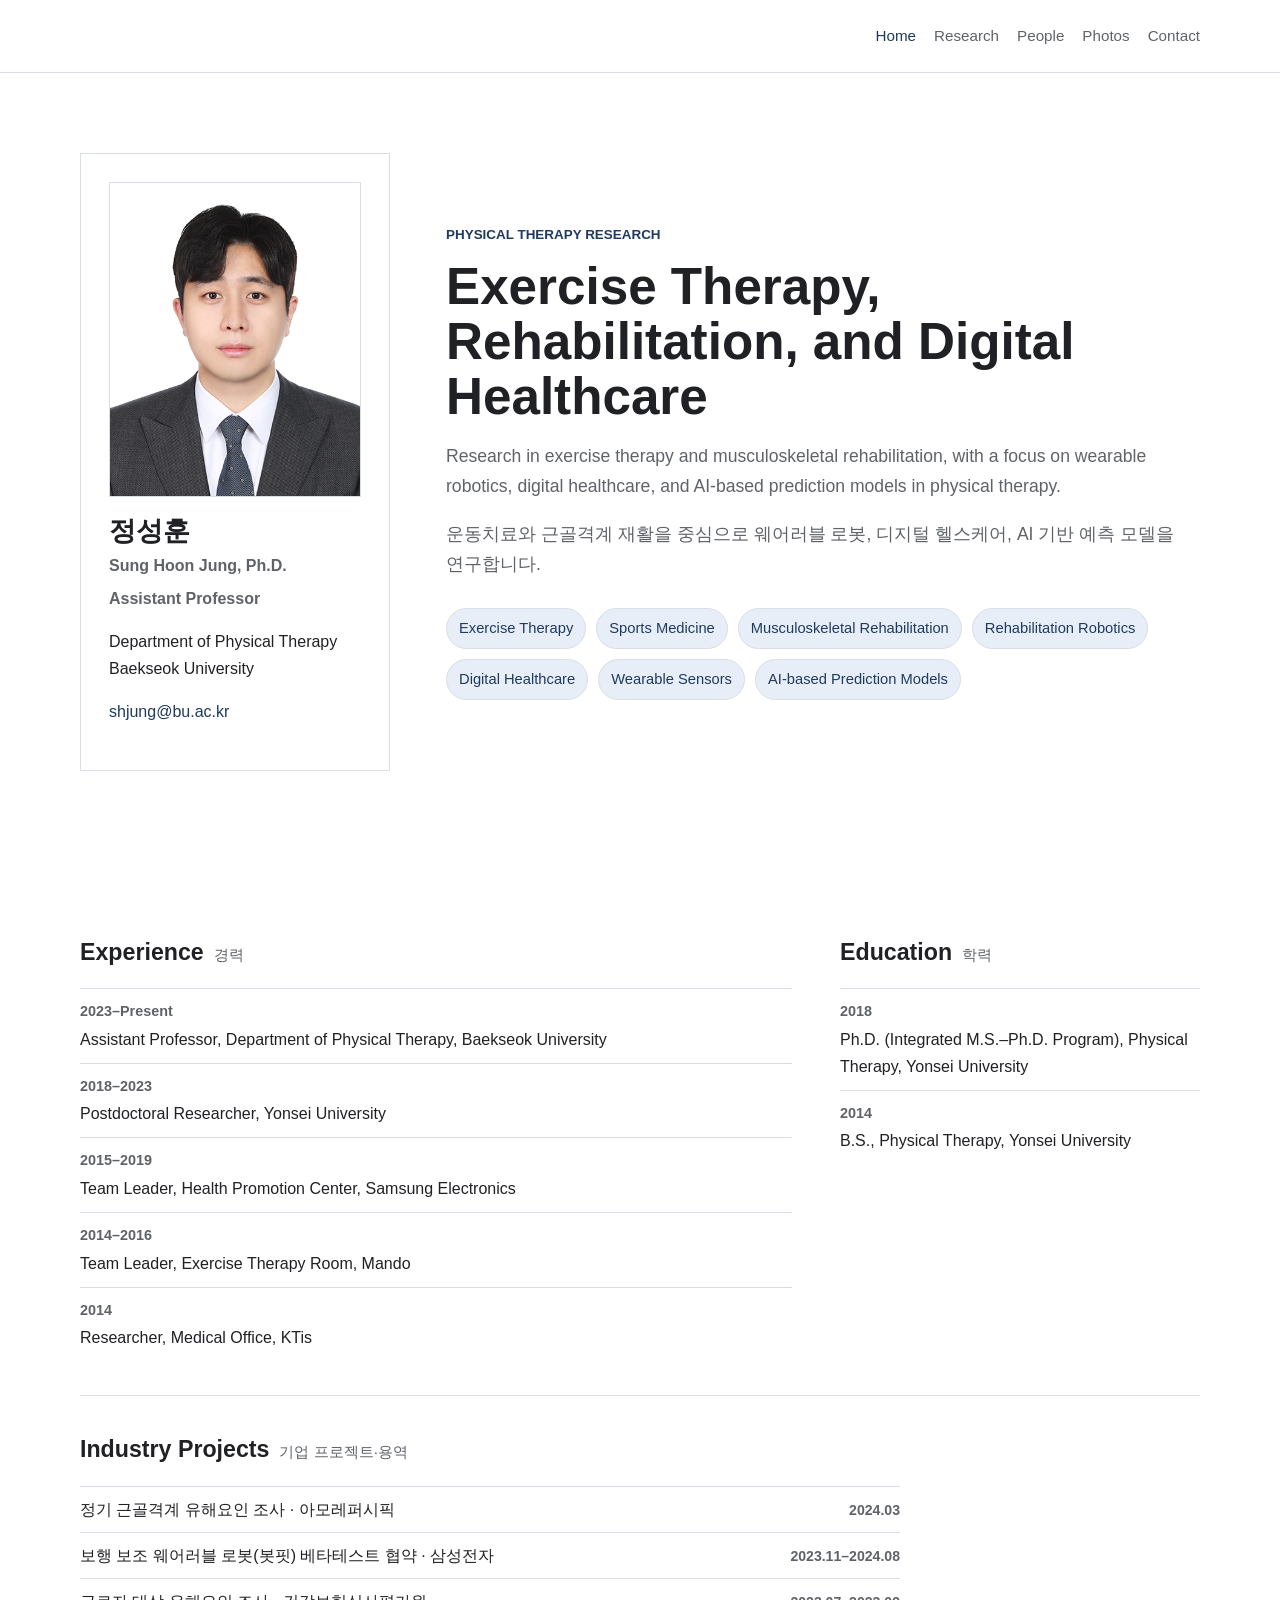
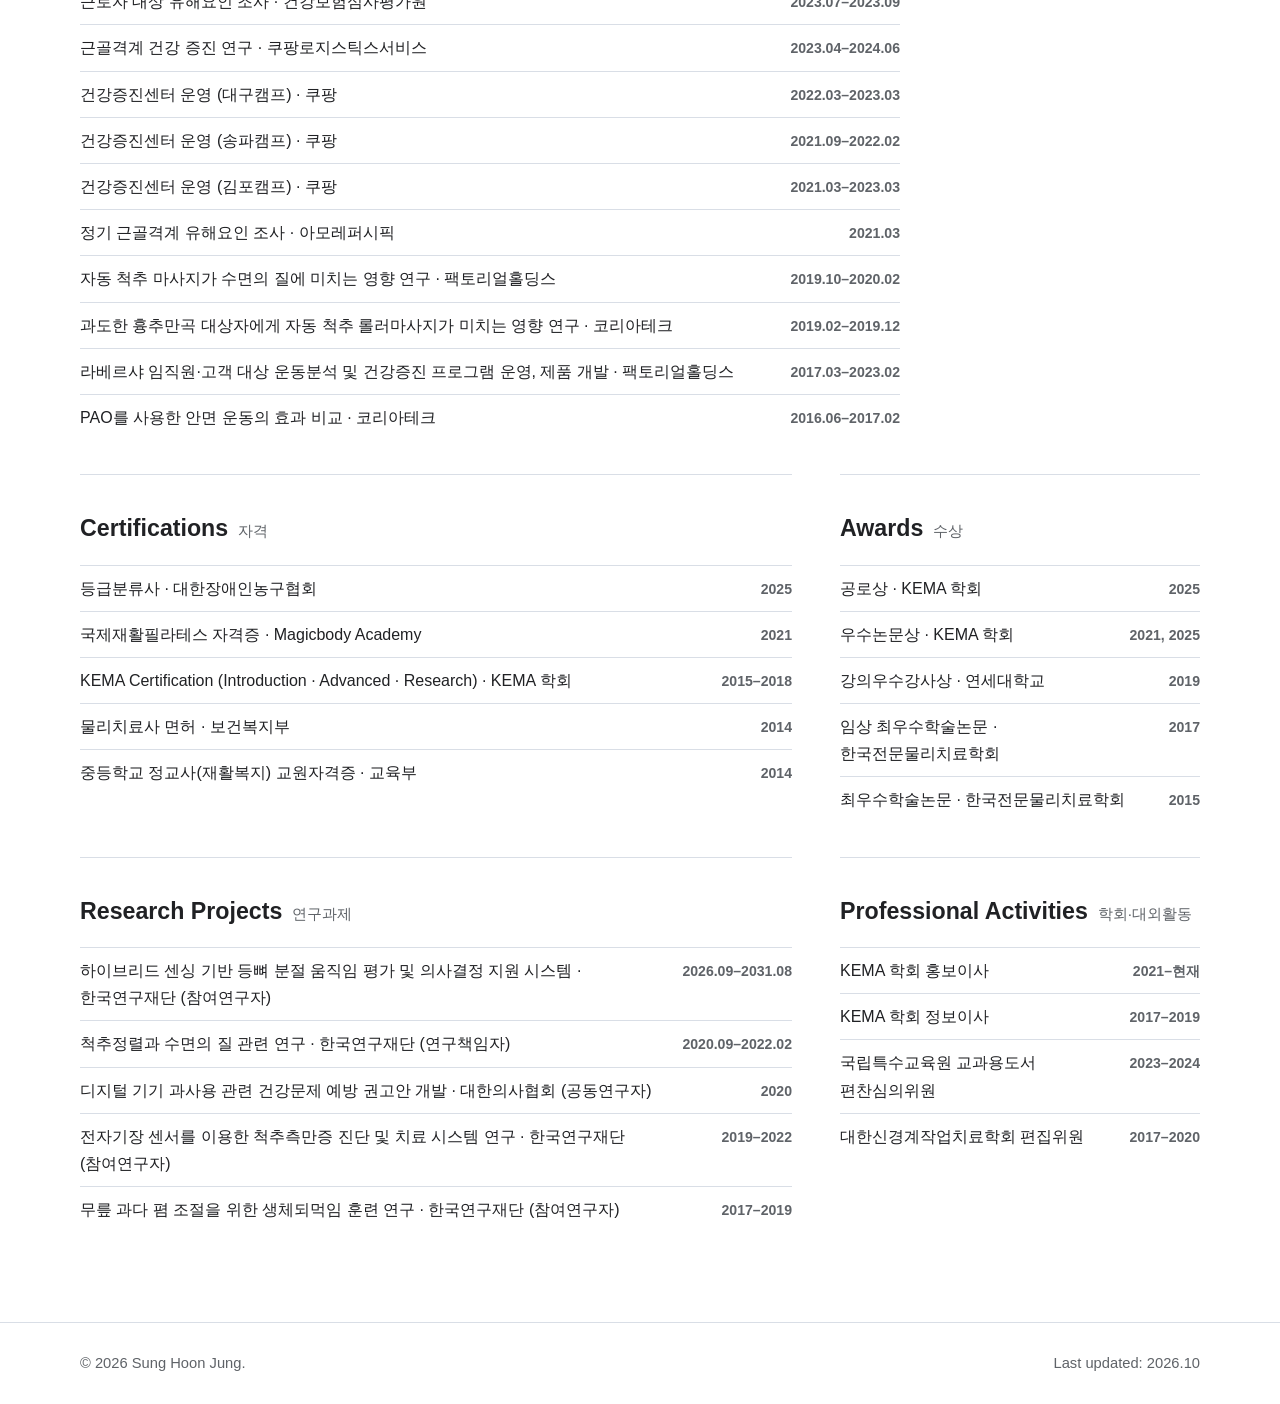
==== index.html @ 116dd530 "Merge Publications into Research; People intro; campus addresses - Research now holds the profile bu" ====
<!doctype html>
<html lang="ko">
<head>
  <meta charset="utf-8" />
  <meta name="viewport" content="width=device-width, initial-scale=1" />
  <title>Sung Hoon Jung | Physical Therapy</title>
  <meta name="description" content="정성훈 교수의 연구 분야, 구성원, 논문 및 연락처를 정리한 홈페이지입니다." />
  <meta property="og:type" content="website" />
  <meta property="og:site_name" content="Sung Hoon Jung" />
  <meta property="og:title" content="정성훈 | Sung Hoon Jung, Ph.D." />
  <meta property="og:description" content="정성훈 교수의 연구 분야, 구성원, 논문 및 연락처를 정리한 홈페이지입니다." />
  <meta property="og:url" content="https://shjung66.github.io/" />
  <meta property="og:image" content="https://shjung66.github.io/assets/img/profile/sung-hoon-jung.jpg" />
  <meta property="og:locale" content="ko_KR" />
  <link rel="icon" href="favicon.ico" sizes="any" />
  <link rel="icon" type="image/png" sizes="32x32" href="assets/img/icons/favicon-32.png" />
  <link rel="apple-touch-icon" href="assets/img/icons/apple-touch-icon.png" />
  <link rel="stylesheet" href="assets/css/styles.css" />
</head>
<body class="home">
  <a class="skip-link" href="#main">본문으로 이동</a>

  <header class="site-header">
    <div class="container header-inner">
      <a class="site-title" href="index.html" aria-label="홈으로 이동">
        <span class="site-title-main">정성훈</span>
        <span class="site-title-sub">Sung Hoon Jung, Ph.D.</span>
      </a>
      <button class="nav-toggle" type="button" aria-expanded="false" aria-controls="site-nav">Menu</button>
      <nav id="site-nav" class="site-nav" aria-label="주요 메뉴">
        <a href="index.html" aria-current="page">Home</a>
        <a href="research.html">Research</a>
        <a href="people.html">People</a>
        <a href="photos.html">Photos</a>
        <a href="contact.html">Contact</a>
      </nav>
    </div>
  </header>

  <main id="main">
    <section class="hero section">
      <div class="container hero-grid">
        <div class="profile-card">
          <img class="profile-photo" src="assets/img/profile/sung-hoon-jung.jpg" alt="Sung Hoon Jung profile photo" />
          <h1>정성훈</h1>
          <p class="name-en">Sung Hoon Jung, Ph.D.</p>
          <p class="role">Assistant Professor</p>
          <p>Department of Physical Therapy<br />Baekseok University</p>
          <p><a href="mailto:shjung@bu.ac.kr">shjung@bu.ac.kr</a></p>
        </div>

        <div class="hero-content">
          <p class="eyebrow">Physical Therapy Research</p>
          <h2>Exercise Therapy, Rehabilitation, and Digital Healthcare</h2>
          <p class="lead">
            Research in exercise therapy and musculoskeletal rehabilitation, with a focus on wearable robotics, digital healthcare, and AI-based prediction models in physical therapy.
          </p>
          <p class="lead lead-ko">
            운동치료와 근골격계 재활을 중심으로 웨어러블 로봇, 디지털 헬스케어, AI 기반 예측 모델을 연구합니다.
          </p>
          <div class="research-tags" aria-label="주요 연구 분야">
            <span>Exercise Therapy</span>
            <span>Sports Medicine</span>
            <span>Musculoskeletal Rehabilitation</span>
            <span>Rehabilitation Robotics</span>
            <span>Digital Healthcare</span>
            <span>Wearable Sensors</span>
            <span>AI-based Prediction Models</span>
          </div>
        </div>
      </div>
    </section>


    <section class="section compact">
      <div class="container two-column">
        <section class="content-section no-top-border">
          <h2>Experience <span class="section-title-ko">경력</span></h2>
          <dl class="profile-list">
            <div>
              <dt>2023–Present</dt>
              <dd>Assistant Professor, Department of Physical Therapy, Baekseok University</dd>
            </div>
            <div>
              <dt>2018–2023</dt>
              <dd>Postdoctoral Researcher, Yonsei University</dd>
            </div>
            <div>
              <dt>2015–2019</dt>
              <dd>Team Leader, Health Promotion Center, Samsung Electronics</dd>
            </div>
            <div>
              <dt>2014–2016</dt>
              <dd>Team Leader, Exercise Therapy Room, Mando</dd>
            </div>
            <div>
              <dt>2014</dt>
              <dd>Researcher, Medical Office, KTis</dd>
            </div>
          </dl>
        </section>
        <section class="content-section no-top-border">
          <h2>Education <span class="section-title-ko">학력</span></h2>
          <dl class="profile-list">
            <div>
              <dt>2018</dt>
              <dd>Ph.D. (Integrated M.S.–Ph.D. Program), Physical Therapy, Yonsei University</dd>
            </div>
            <div>
              <dt>2014</dt>
              <dd>B.S., Physical Therapy, Yonsei University</dd>
            </div>
          </dl>
        </section>
      </div>

      <div class="container">
        <section class="content-section">
          <h2>Industry Projects <span class="section-title-ko">기업 프로젝트·용역</span></h2>
          <ul class="cv-list wide">
            <li><span class="cv-item">정기 근골격계 유해요인 조사 · 아모레퍼시픽</span> <span class="cv-when">2024.03</span></li>
            <li><span class="cv-item">보행 보조 웨어러블 로봇(봇핏) 베타테스트 협약 · 삼성전자</span> <span class="cv-when">2023.11–2024.08</span></li>
            <li><span class="cv-item">근로자 대상 유해요인 조사 · 건강보험심사평가원</span> <span class="cv-when">2023.07–2023.09</span></li>
            <li><span class="cv-item">근골격계 건강 증진 연구 · 쿠팡로지스틱스서비스</span> <span class="cv-when">2023.04–2024.06</span></li>
            <li><span class="cv-item">건강증진센터 운영 (대구캠프) · 쿠팡</span> <span class="cv-when">2022.03–2023.03</span></li>
            <li><span class="cv-item">건강증진센터 운영 (송파캠프) · 쿠팡</span> <span class="cv-when">2021.09–2022.02</span></li>
            <li><span class="cv-item">건강증진센터 운영 (김포캠프) · 쿠팡</span> <span class="cv-when">2021.03–2023.03</span></li>
            <li><span class="cv-item">정기 근골격계 유해요인 조사 · 아모레퍼시픽</span> <span class="cv-when">2021.03</span></li>
            <li><span class="cv-item">자동 척추 마사지가 수면의 질에 미치는 영향 연구 · 팩토리얼홀딩스</span> <span class="cv-when">2019.10–2020.02</span></li>
            <li><span class="cv-item">과도한 흉추만곡 대상자에게 자동 척추 롤러마사지가 미치는 영향 연구 · 코리아테크</span> <span class="cv-when">2019.02–2019.12</span></li>
            <li><span class="cv-item">라베르샤 임직원·고객 대상 운동분석 및 건강증진 프로그램 운영, 제품 개발 · 팩토리얼홀딩스</span> <span class="cv-when">2017.03–2023.02</span></li>
            <li><span class="cv-item">PAO를 사용한 안면 운동의 효과 비교 · 코리아테크</span> <span class="cv-when">2016.06–2017.02</span></li>
          </ul>
        </section>
      </div>

      <div class="container two-column">
        <section class="content-section">
          <h2>Certifications <span class="section-title-ko">자격</span></h2>
          <ul class="cv-list">
            <li><span class="cv-item">등급분류사 · 대한장애인농구협회</span> <span class="cv-when">2025</span></li>
            <li><span class="cv-item">국제재활필라테스 자격증 · Magicbody Academy</span> <span class="cv-when">2021</span></li>
            <li><span class="cv-item">KEMA Certification (Introduction · Advanced · Research) · KEMA 학회</span> <span class="cv-when">2015–2018</span></li>
            <li><span class="cv-item">물리치료사 면허 · 보건복지부</span> <span class="cv-when">2014</span></li>
            <li><span class="cv-item">중등학교 정교사(재활복지) 교원자격증 · 교육부</span> <span class="cv-when">2014</span></li>
          </ul>
        </section>
        <section class="content-section">
          <h2>Awards <span class="section-title-ko">수상</span></h2>
          <ul class="cv-list">
            <li><span class="cv-item">공로상 · KEMA 학회</span> <span class="cv-when">2025</span></li>
            <li><span class="cv-item">우수논문상 · KEMA 학회</span> <span class="cv-when">2021, 2025</span></li>
            <li><span class="cv-item">강의우수강사상 · 연세대학교</span> <span class="cv-when">2019</span></li>
            <li><span class="cv-item">임상 최우수학술논문 · 한국전문물리치료학회</span> <span class="cv-when">2017</span></li>
            <li><span class="cv-item">최우수학술논문 · 한국전문물리치료학회</span> <span class="cv-when">2015</span></li>
          </ul>
        </section>
      </div>

      <div class="container two-column">
        <section class="content-section">
          <h2>Research Projects <span class="section-title-ko">연구과제</span></h2>
          <ul class="cv-list">
            <li><span class="cv-item">하이브리드 센싱 기반 등뼈 분절 움직임 평가 및 의사결정 지원 시스템 · 한국연구재단 (참여연구자)</span> <span class="cv-when">2026.09–2031.08</span></li>
            <li><span class="cv-item">척추정렬과 수면의 질 관련 연구 · 한국연구재단 (연구책임자)</span> <span class="cv-when">2020.09–2022.02</span></li>
            <li><span class="cv-item">디지털 기기 과사용 관련 건강문제 예방 권고안 개발 · 대한의사협회 (공동연구자)</span> <span class="cv-when">2020</span></li>
            <li><span class="cv-item">전자기장 센서를 이용한 척추측만증 진단 및 치료 시스템 연구 · 한국연구재단 (참여연구자)</span> <span class="cv-when">2019–2022</span></li>
            <li><span class="cv-item">무릎 과다 폄 조절을 위한 생체되먹임 훈련 연구 · 한국연구재단 (참여연구자)</span> <span class="cv-when">2017–2019</span></li>
          </ul>
        </section>
        <section class="content-section">
          <h2>Professional Activities <span class="section-title-ko">학회·대외활동</span></h2>
          <ul class="cv-list">
            <li><span class="cv-item">KEMA 학회 홍보이사</span> <span class="cv-when">2021–현재</span></li>
            <li><span class="cv-item">KEMA 학회 정보이사</span> <span class="cv-when">2017–2019</span></li>
            <li><span class="cv-item">국립특수교육원 교과용도서 편찬심의위원</span> <span class="cv-when">2023–2024</span></li>
            <li><span class="cv-item">대한신경계작업치료학회 편집위원</span> <span class="cv-when">2017–2020</span></li>
          </ul>
        </section>
      </div>
    </section>

  </main>

  <footer class="site-footer">
    <div class="container footer-inner">
      <p>© <span id="year"></span> Sung Hoon Jung.</p>
      <p>Last updated: 2026.10</p>
    </div>
  </footer>

  <script src="assets/js/main.js"></script>
</body>
</html>
---- assets/css/styles.css ----
:root {
  --bg: #ffffff;
  --bg-alt: #f6f7f9;
  --text: #202124;
  --muted: #5f6368;
  --line: #d9dee6;
  --accent: #1f3a5f;
  --accent-light: #e8eef7;
  --card: #ffffff;
  --max-width: 1120px;
  --font-sans: -apple-system, BlinkMacSystemFont, "Segoe UI", "Noto Sans KR", "Apple SD Gothic Neo", "Malgun Gothic", Arial, sans-serif;
  --font-serif: Georgia, "Times New Roman", "Noto Serif KR", serif;
}

* {
  box-sizing: border-box;
}

html {
  scroll-behavior: smooth;
}

body {
  margin: 0;
  background: var(--bg);
  color: var(--text);
  font-family: var(--font-sans);
  font-size: 16px;
  line-height: 1.7;
  word-break: keep-all;
  overflow-wrap: break-word;
}

a {
  color: var(--accent);
  text-decoration: none;
}

a:hover {
  text-decoration: underline;
}

img {
  max-width: 100%;
  height: auto;
}

.profile-photo,
.person-photo {
  object-fit: cover;
}

.container {
  width: min(100% - 40px, var(--max-width));
  margin: 0 auto;
}

.narrow {
  max-width: 880px;
}

.skip-link {
  position: absolute;
  top: -48px;
  left: 16px;
  z-index: 20;
  padding: 10px 14px;
  background: var(--accent);
  color: white;
}

.skip-link:focus {
  top: 16px;
}

.site-header {
  position: sticky;
  top: 0;
  z-index: 10;
  background: rgba(255, 255, 255, 0.96);
  border-bottom: 1px solid var(--line);
  backdrop-filter: blur(8px);
}

.header-inner {
  display: flex;
  align-items: center;
  justify-content: space-between;
  min-height: 72px;
  gap: 24px;
}

.site-title {
  display: inline-flex;
  flex-direction: column;
  color: var(--text);
  text-decoration: none;
  line-height: 1.2;
}

.site-title:hover {
  text-decoration: none;
}

.site-title-main {
  font-weight: 700;
  letter-spacing: 0;
}

.site-title-sub {
  margin-top: 3px;
  color: var(--muted);
  font-size: 0.86rem;
}

.home .site-title {
  visibility: hidden;
}

.site-nav {
  display: flex;
  align-items: center;
  gap: 18px;
  font-size: 0.95rem;
}

.site-nav a {
  color: var(--muted);
  text-decoration: none;
}

.site-nav a:hover,
.site-nav a[aria-current="page"] {
  color: var(--accent);
}

.nav-toggle {
  display: none;
  border: 1px solid var(--line);
  background: white;
  color: var(--text);
  padding: 8px 12px;
  border-radius: 4px;
  font: inherit;
}

.section {
  padding: 72px 0;
}

.section.compact {
  padding: 56px 0;
}

.section.alt {
  background: var(--bg-alt);
  border-top: 1px solid var(--line);
  border-bottom: 1px solid var(--line);
}

.hero {
  padding-top: 80px;
}

.hero-grid {
  display: grid;
  grid-template-columns: 310px 1fr;
  gap: 56px;
  align-items: center;
}

.profile-card {
  border: 1px solid var(--line);
  background: var(--card);
  padding: 28px;
}

.profile-photo {
  display: block;
  width: 100%;
  aspect-ratio: 4 / 5;
  border: 1px solid var(--line);
  background: var(--bg-alt);
}

.profile-photo-large {
  width: 220px;
  flex: 0 0 220px;
}

.profile-card h1 {
  margin: 18px 0 4px;
  font-size: 1.7rem;
  line-height: 1.2;
}

.name-en {
  margin: 0 0 6px;
  color: var(--muted);
  font-weight: 600;
}

.role,
.person-role {
  margin: 0 0 12px;
  color: var(--muted);
  font-weight: 600;
}

.portrait,
.person-photo {
  display: grid;
  place-items: center;
  background: var(--bg-alt);
  border: 1px solid var(--line);
  color: var(--muted);
}

.portrait {
  width: 100%;
  aspect-ratio: 4 / 5;
}

.person-photo {
  width: 156px;
  height: 156px;
  flex: 0 0 auto;
}

.placeholder span {
  display: grid;
  place-items: center;
  width: 58px;
  height: 58px;
  border-radius: 50%;
  background: #ffffff;
  border: 1px solid var(--line);
  color: var(--accent);
  font-size: 1.25rem;
  font-weight: 700;
  letter-spacing: 0;
}

.eyebrow {
  margin: 0 0 12px;
  color: var(--accent);
  font-weight: 700;
  letter-spacing: 0;
  text-transform: uppercase;
  font-size: 0.84rem;
}

.hero-content h2 {
  margin: 0 0 16px;
  max-width: 760px;
  font-size: 3.2rem;
  line-height: 1.08;
  letter-spacing: 0;
}

.lead {
  max-width: 740px;
  color: var(--muted);
  font-size: 1.1rem;
}

.lead-ko {
  word-break: keep-all;
}

.research-tags {
  display: flex;
  flex-wrap: wrap;
  gap: 10px;
  margin-top: 28px;
}

.research-tags span {
  display: inline-flex;
  align-items: center;
  border: 1px solid var(--line);
  background: var(--accent-light);
  color: var(--accent);
  padding: 7px 12px;
  border-radius: 999px;
  font-size: 0.92rem;
}

.two-column {
  display: grid;
  grid-template-columns: 1fr 360px;
  gap: 48px;
  align-items: start;
}

.info-box,
.card,
.person-card,
.project-item,
.contact-panel {
  border: 1px solid var(--line);
  background: var(--card);
}

.info-box {
  padding: 24px;
}

.info-box h3,
.card h2,
.person-card h3,
.project-item h3 {
  margin-top: 0;
}

dl {
  margin: 0;
}

dt {
  color: var(--muted);
  font-size: 0.9rem;
  font-weight: 700;
}

dd {
  margin: 0 0 14px;
}

.section-heading {
  display: flex;
  justify-content: space-between;
  gap: 24px;
  align-items: baseline;
  margin-bottom: 20px;
}

.section-heading h2 {
  margin: 0;
}

.text-link {
  font-weight: 700;
}

.news-list {
  list-style: none;
  margin: 0;
  padding: 0;
  border-top: 1px solid var(--line);
}

.news-list li {
  display: grid;
  grid-template-columns: 100px 1fr;
  gap: 20px;
  padding: 13px 0;
  border-bottom: 1px solid var(--line);
}

.news-list time {
  color: var(--muted);
  font-weight: 700;
}

.cards {
  display: grid;
  gap: 22px;
}

.cards.three {
  grid-template-columns: repeat(3, minmax(0, 1fr));
}

.cards.four {
  grid-template-columns: repeat(4, minmax(0, 1fr));
}

.card {
  padding: 24px;
}

.card p {
  color: var(--muted);
}

.page {
  padding: 64px 0 88px;
}

.page h1 {
  margin: 0 0 16px;
  font-size: 2.6rem;
  line-height: 1.15;
  letter-spacing: 0;
}

.page-intro {
  margin: 0 0 44px;
  max-width: 720px;
  color: var(--muted);
  font-size: 1.08rem;
}

.ko-intro {
  margin-top: -28px;
}

.content-section {
  padding: 34px 0;
  border-top: 1px solid var(--line);
}

.no-top-border {
  border-top: 0;
}

.content-section h2,
.research-area h2 {
  margin: 0 0 16px;
  font-size: 1.45rem;
  letter-spacing: 0;
}

.section-title-ko {
  display: inline-block;
  color: var(--muted);
  font-size: 0.95rem;
  font-weight: 500;
}

/* Korean subtitle sits beside the English title and wraps below when space runs out */
h2:has(> .section-title-ko) {
  display: flex;
  flex-wrap: wrap;
  align-items: baseline;
  column-gap: 10px;
  row-gap: 2px;
}

.timeline,
.plain-list {
  margin: 0;
  padding: 0;
  list-style: none;
}

.timeline li {
  display: grid;
  grid-template-columns: 140px 1fr;
  gap: 20px;
  padding: 8px 0;
}

.timeline span {
  color: var(--muted);
  font-weight: 700;
}

.columns {
  columns: 2;
  column-gap: 32px;
}

.plain-list li {
  padding: 5px 0;
}

.research-area {
  padding: 32px 0;
  border-top: 1px solid var(--line);
}

.research-grid {
  display: grid;
  grid-template-columns: repeat(2, minmax(0, 1fr));
  gap: 18px;
}

.research-grid .research-area {
  padding: 22px;
  border: 1px solid var(--line);
  background: var(--card);
}

.research-area h3 {
  margin: 0 0 10px;
  font-size: 1.08rem;
}

.research-area p {
  color: var(--muted);
}

.research-area ul {
  margin: 12px 0 0;
  padding-left: 22px;
}

.research-accordion {
  display: grid;
  gap: 12px;
}

details.research-area {
  padding: 0;
  border: 1px solid var(--line);
  background: var(--card);
}

details.research-area summary {
  position: relative;
  display: grid;
  gap: 3px;
  padding: 18px 56px 18px 20px;
  list-style: none;
  cursor: pointer;
}

details.research-area summary:hover {
  background: var(--bg-alt);
}

details.research-area summary::-webkit-details-marker {
  display: none;
}

details.research-area summary::after {
  content: "";
  position: absolute;
  top: 50%;
  right: 24px;
  width: 9px;
  height: 9px;
  border-right: 2px solid var(--muted);
  border-bottom: 2px solid var(--muted);
  transform: translateY(-70%) rotate(45deg);
  transition: transform 0.2s ease;
}

details.research-area summary:hover::after {
  border-color: var(--accent);
}

details.research-area[open] summary::after {
  transform: translateY(-30%) rotate(-135deg);
}

@media (prefers-reduced-motion: reduce) {
  details.research-area summary::after {
    transition: none;
  }
}

.research-area-title {
  color: var(--text);
  font-weight: 700;
}

.research-area-title-ko {
  color: var(--muted);
  font-size: 0.92rem;
  word-break: keep-all;
}

.research-area-content {
  padding: 0 20px 22px;
  border-top: 1px solid var(--line);
}

.research-area-content h3 {
  margin: 22px 0 12px;
  font-size: 1rem;
}

.research-study-list {
  display: grid;
  gap: 10px;
  margin: 0;
  padding: 0;
  list-style: none;
}

.research-study {
  display: block;
  padding-bottom: 10px;
  border-bottom: 1px solid var(--line);
  line-height: 1.55;
}

.study-title {
  display: inline;
  overflow-wrap: anywhere;
}

.study-meta {
  display: inline;
  margin-left: 0.25rem;
  color: var(--muted);
  font-size: 0.88rem;
}

.research-study .publication-status {
  margin-left: 0.4rem;
  vertical-align: baseline;
}

.person-list,
.person-grid {
  display: grid;
  gap: 18px;
}

.person-grid {
  grid-template-columns: repeat(2, minmax(0, 1fr));
}

.person-card {
  display: flex;
  gap: 20px;
  padding: 22px;
  min-width: 0;
}

.person-card.featured {
  max-width: 900px;
  align-items: flex-start;
}

.person-card.member-card {
  align-items: flex-start;
}

.person-card h3 {
  margin-bottom: 4px;
}

.person-card p {
  margin: 8px 0;
}

.person-body {
  min-width: 0;
}

.profile-overview {
  display: flex;
  gap: 28px;
  align-items: flex-start;
}

.member-period {
  margin-top: -8px;
  color: var(--muted);
  font-size: 0.9rem;
}

.member-output-list {
  margin: 0;
  padding: 0;
  list-style: none;
}

.member-output-item {
  display: flex;
  flex-wrap: wrap;
  gap: 0.45rem 0.65rem;
  align-items: baseline;
  margin: 9px 0;
  line-height: 1.55;
  overflow-wrap: anywhere;
}

.output-title {
  min-width: 0;
  flex: 1 1 18rem;
}

.publication-status {
  display: inline-flex;
  align-items: center;
  padding: 2px 7px;
  border: 1px solid var(--line);
  border-radius: 999px;
  font-size: 0.78rem;
  font-weight: 700;
  line-height: 1.4;
  white-space: nowrap;
  vertical-align: baseline;
}

.status-published {
  color: var(--accent);
  background: var(--accent-light);
}

.status-review {
  color: var(--muted);
  background: var(--bg-alt);
}

.status-current {
  color: #36553b;
  background: #edf4ee;
}

.status-conference {
  color: #5a4a20;
  background: #f6f1df;
}

.paper-link {
  text-decoration: none;
}

.paper-link:hover {
  text-decoration: underline;
}

.topic-label {
  margin-top: 18px;
  color: var(--muted);
  font-size: 0.9rem;
  font-weight: 700;
}

.research-topic {
  overflow-wrap: anywhere;
  word-wrap: break-word;
  word-break: normal;
}

.current-affiliation {
  margin-top: 18px;
  color: var(--muted);
  font-size: 0.9rem;
}

.alumni-subsection h3 {
  margin: 0 0 12px;
  font-size: 1.05rem;
}

.alumni-simple-list {
  margin: 0;
  padding: 0;
  list-style: none;
  border-top: 1px solid var(--line);
}

.alumni-simple-item {
  padding: 10px 0;
  border-bottom: 1px solid var(--line);
  font-size: 0.94rem;
  line-height: 1.5;
}

.alumni-head {
  display: flex;
  flex-wrap: wrap;
  gap: 2px 8px;
  align-items: baseline;
  margin: 0;
}

.alumni-head span + span::before {
  content: "·";
  margin-right: 8px;
  color: var(--muted);
}

.alumni-work {
  margin: 2px 0 0;
}

.alumni-work .publication-status {
  margin-left: 0.4rem;
}

.alumni-name {
  font-weight: 700;
}

.alumni-period,
.alumni-role,
.alumni-affiliation {
  color: var(--muted);
  font-size: 0.86rem;
}

.alumni-topic {
  color: var(--text);
  overflow-wrap: anywhere;
  word-break: normal;
}

.muted {
  color: var(--muted);
}

.profile-list div {
  padding: 10px 0;
  border-top: 1px solid var(--line);
}

.profile-list dd {
  margin: 2px 0 0;
}

/* Home CV: one-line lists (item first, period after) */
.cv-list {
  margin: 0;
  padding: 0;
  list-style: none;
}

.cv-list li {
  display: grid;
  grid-template-columns: minmax(0, 1fr) auto;
  align-items: baseline;
  column-gap: 16px;
  padding: 9px 0;
  border-top: 1px solid var(--line);
}

.cv-when {
  color: var(--muted);
  font-size: 0.88rem;
  font-weight: 700;
  text-align: right;
  white-space: nowrap;
}

.cv-list.wide {
  max-width: 820px;
}

.course-list li {
  padding: 10px 0;
  border-bottom: 1px solid var(--line);
}

.table-wrap {
  overflow-x: auto;
}

table {
  width: 100%;
  border-collapse: collapse;
  min-width: 720px;
}

th,
td {
  padding: 12px 14px;
  border-bottom: 1px solid var(--line);
  text-align: left;
  vertical-align: top;
}

th {
  background: var(--bg-alt);
  color: var(--muted);
  font-size: 0.92rem;
}

.pub-list {
  margin: 0;
  padding-left: 22px;
}

.pub-list li {
  margin-bottom: 14px;
}

.pub-year {
  display: inline-block;
  min-width: 48px;
  color: var(--muted);
  font-weight: 700;
}

.publication-list {
  margin: 0;
  padding-left: 22px;
}

.publication-list li {
  padding: 12px 0;
  border-bottom: 1px solid var(--line);
}

.publication-title {
  display: block;
  font-weight: 700;
  overflow-wrap: anywhere;
}

.publication-meta {
  display: block;
  color: var(--muted);
  font-size: 0.9rem;
}

.compact-list {
  margin: 0;
  padding-left: 20px;
}

.compact-list li {
  padding: 6px 0;
  overflow-wrap: anywhere;
}

.photo-date {
  margin: 0 0 18px;
  color: var(--text);
  font-size: 1.2rem;
  font-weight: 700;
}

.photo-grid {
  display: grid;
  grid-template-columns: repeat(2, minmax(0, 1fr));
  gap: 22px;
  margin-top: 22px;
}

.photo-card {
  border: 1px solid var(--line);
  background: var(--card);
  padding: 12px;
}

.photo-card img {
  display: block;
  width: 100%;
  aspect-ratio: 3 / 4;
  object-fit: cover;
  background: var(--bg-alt);
}

/* Wide group photos span the whole row */
.photo-card.photo-wide {
  grid-column: 1 / -1;
}

.photo-card.photo-wide img {
  aspect-ratio: 4 / 3;
}

.photo-card.photo-square img {
  aspect-ratio: 1 / 1;
}

.photo-card.photo-16x9 img {
  aspect-ratio: 16 / 9;
}

.external-link-group {
  margin: -20px 0 34px;
}

.publication-profile-links {
  display: flex;
  flex-wrap: wrap;
  gap: 10px;
  margin-top: 18px;
}

.external-link {
  display: inline-flex;
  align-items: center;
  gap: 6px;
}

.external-link::after {
  content: "↗";
  font-size: 0.82em;
}

.scholar-button,
.researchgate-button,
.orcid-button {
  border: 1px solid var(--accent);
  background: var(--accent);
  color: #ffffff;
  padding: 8px 12px;
  border-radius: 4px;
  font-weight: 700;
  text-decoration: none;
}

.researchgate-button,
.orcid-button {
  background: #ffffff;
  color: var(--accent);
}

.scholar-button:hover,
.researchgate-button:hover,
.orcid-button:hover {
  color: #ffffff;
  text-decoration: underline;
}

.researchgate-button:hover,
.orcid-button:hover {
  color: var(--accent);
}

.project-list {
  display: grid;
  gap: 18px;
}

.project-item {
  padding: 22px;
}

.project-year {
  margin: 0 0 6px;
  color: var(--muted);
  font-weight: 700;
}

.contact-panel {
  padding: 28px;
}

.contact-list div {
  padding: 13px 0;
  border-top: 1px solid var(--line);
}

.note {
  margin-top: 24px;
  color: var(--muted);
}

.site-footer {
  border-top: 1px solid var(--line);
  color: var(--muted);
  font-size: 0.92rem;
}

.footer-inner {
  display: flex;
  justify-content: space-between;
  gap: 24px;
  padding: 28px 0;
}

.footer-inner p {
  margin: 0;
}

@media (max-width: 900px) {
  .header-inner {
    flex-wrap: wrap;
    min-height: 64px;
  }

  .nav-toggle {
    display: inline-flex;
  }

  .site-nav {
    display: none;
    flex-basis: 100%;
    flex-direction: column;
    align-items: flex-start;
    gap: 8px;
    padding: 0 0 18px;
  }

  .site-nav.is-open {
    display: flex;
  }

  .hero-grid,
  .two-column,
  .person-grid,
  .research-grid,
  .cards.three,
  .cards.four {
    grid-template-columns: 1fr;
  }

  .hero {
    padding-top: 52px;
  }

  .profile-card {
    max-width: 360px;
  }

  .person-photo {
    width: 148px;
    height: 148px;
  }

  .profile-overview {
    display: block;
  }

  .profile-photo-large {
    width: 220px;
    max-width: 100%;
    margin-bottom: 20px;
  }

  .hero-content h2 {
    font-size: 2.4rem;
  }

  .page h1 {
    font-size: 2.2rem;
  }

  .timeline li,
  .news-list li {
    grid-template-columns: 1fr;
    gap: 3px;
  }
}

@media (max-width: 640px) {
  .container {
    width: min(100% - 28px, var(--max-width));
  }

  .section,
  .page {
    padding: 48px 0;
  }

  .person-card {
    display: block;
  }

  .hero-content h2 {
    font-size: 2rem;
  }

  .research-tags span {
    max-width: 100%;
  }

  .photo-grid {
    grid-template-columns: 1fr;
  }

  .person-photo {
    width: 100%;
    max-width: 180px;
    height: auto;
    aspect-ratio: 1 / 1;
    margin-bottom: 16px;
  }

  .columns {
    columns: 1;
  }

  .footer-inner,
  .section-heading {
    display: block;
  }

  .section-heading .text-link {
    display: inline-block;
    margin-top: 8px;
  }
}

/* Home: compact profile card on phones */
@media (max-width: 640px) {
  .profile-card {
    display: grid;
    grid-template-columns: 104px 1fr;
    column-gap: 18px;
    align-items: start;
    max-width: none;
    padding: 18px;
  }

  .profile-card .profile-photo {
    grid-row: 1 / span 5;
    width: 104px;
  }

  .profile-card > :not(.profile-photo) {
    grid-column: 2;
  }

  .profile-card h1 {
    margin: 0 0 4px;
    font-size: 1.4rem;
  }

  .profile-card p {
    margin: 0 0 6px;
  }
}

/* People: compact member cards on phones */
@media (max-width: 640px) {
  .person-card.member-card {
    display: flex;
    gap: 14px;
  }

  .member-card .person-photo {
    width: 56px;
    height: 56px;
    max-width: none;
    margin: 0;
  }

  .member-card .person-photo.placeholder {
    background: none;
    border: 0;
  }

  .member-card .placeholder span {
    width: 52px;
    height: 52px;
    font-size: 1.1rem;
  }

  .alumni-head .alumni-affiliation {
    flex-basis: 100%;
  }

  .alumni-head .alumni-affiliation::before {
    content: none;
  }
}

/* Research: profile buttons under the page title */
.research-profile-links {
  margin-bottom: 44px;
}
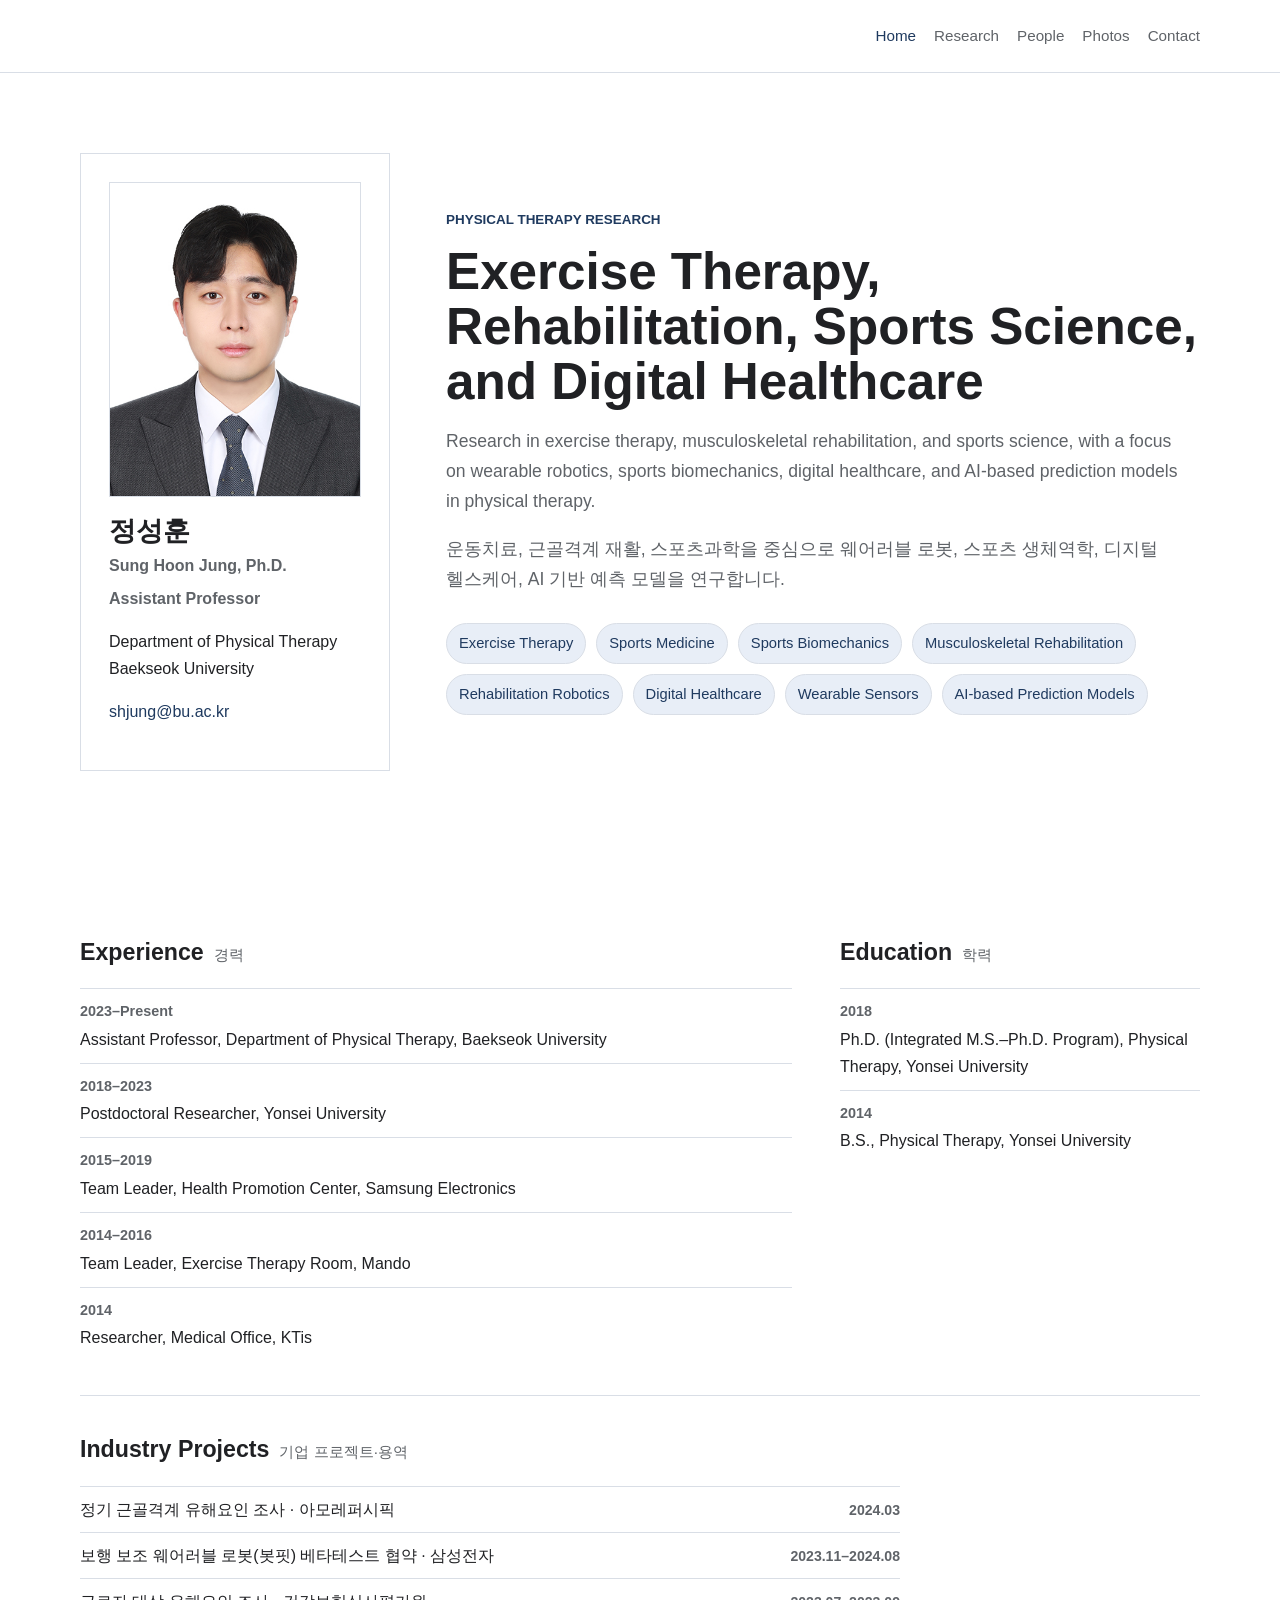
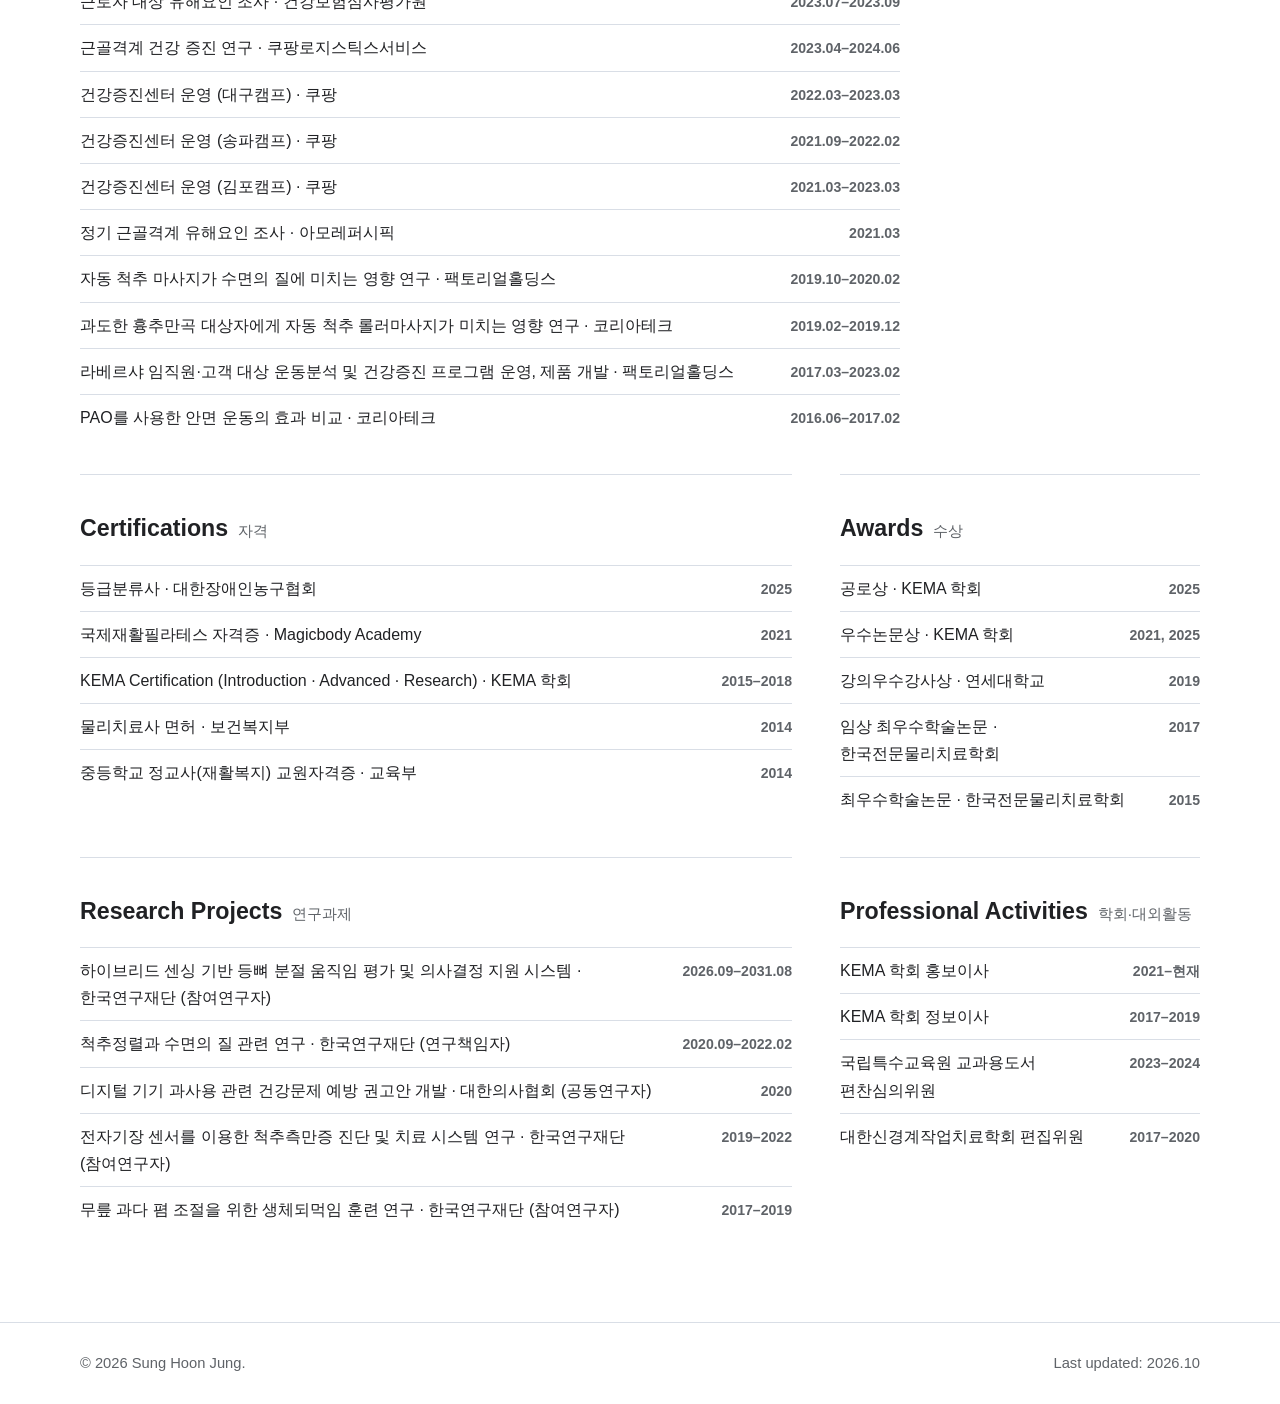
==== commit e912dd5f: "Home sports science; bilingual books; cushion patent application number - Home: headline, English an" ====
--- a/index.html
+++ b/index.html
@@ -51,16 +51,17 @@
 
         <div class="hero-content">
           <p class="eyebrow">Physical Therapy Research</p>
-          <h2>Exercise Therapy, Rehabilitation, and Digital Healthcare</h2>
+          <h2>Exercise Therapy, Rehabilitation, Sports Science, and Digital Healthcare</h2>
           <p class="lead">
-            Research in exercise therapy and musculoskeletal rehabilitation, with a focus on wearable robotics, digital healthcare, and AI-based prediction models in physical therapy.
+            Research in exercise therapy, musculoskeletal rehabilitation, and sports science, with a focus on wearable robotics, sports biomechanics, digital healthcare, and AI-based prediction models in physical therapy.
           </p>
           <p class="lead lead-ko">
-            운동치료와 근골격계 재활을 중심으로 웨어러블 로봇, 디지털 헬스케어, AI 기반 예측 모델을 연구합니다.
+            운동치료, 근골격계 재활, 스포츠과학을 중심으로 웨어러블 로봇, 스포츠 생체역학, 디지털 헬스케어, AI 기반 예측 모델을 연구합니다.
           </p>
           <div class="research-tags" aria-label="주요 연구 분야">
             <span>Exercise Therapy</span>
             <span>Sports Medicine</span>
+            <span>Sports Biomechanics</span>
             <span>Musculoskeletal Rehabilitation</span>
             <span>Rehabilitation Robotics</span>
             <span>Digital Healthcare</span>
--- a/assets/css/styles.css
+++ b/assets/css/styles.css
@@ -991,8 +991,7 @@
   text-decoration: none;
 }
 
-.researchgate-button,
-.orcid-button {
+.researchgate-button {
   background: #ffffff;
   color: var(--accent);
 }
@@ -1004,8 +1003,7 @@
   text-decoration: underline;
 }
 
-.researchgate-button:hover,
-.orcid-button:hover {
+.researchgate-button:hover {
   color: var(--accent);
 }
 
@@ -1242,3 +1240,18 @@
 .research-profile-links {
   margin-bottom: 44px;
 }
+
+/* Research: publisher and year sit beside the book title and drop below when the line is full */
+.book-list .publication-meta {
+  display: inline-block;
+}
+
+/* Research: Korean official title under the English title (patents, copyright) */
+.publication-ko {
+  display: block;
+}
+
+/* People: space between the M.S. and undergraduate alumni lists */
+.alumni-subsection + .alumni-subsection {
+  margin-top: 28px;
+}
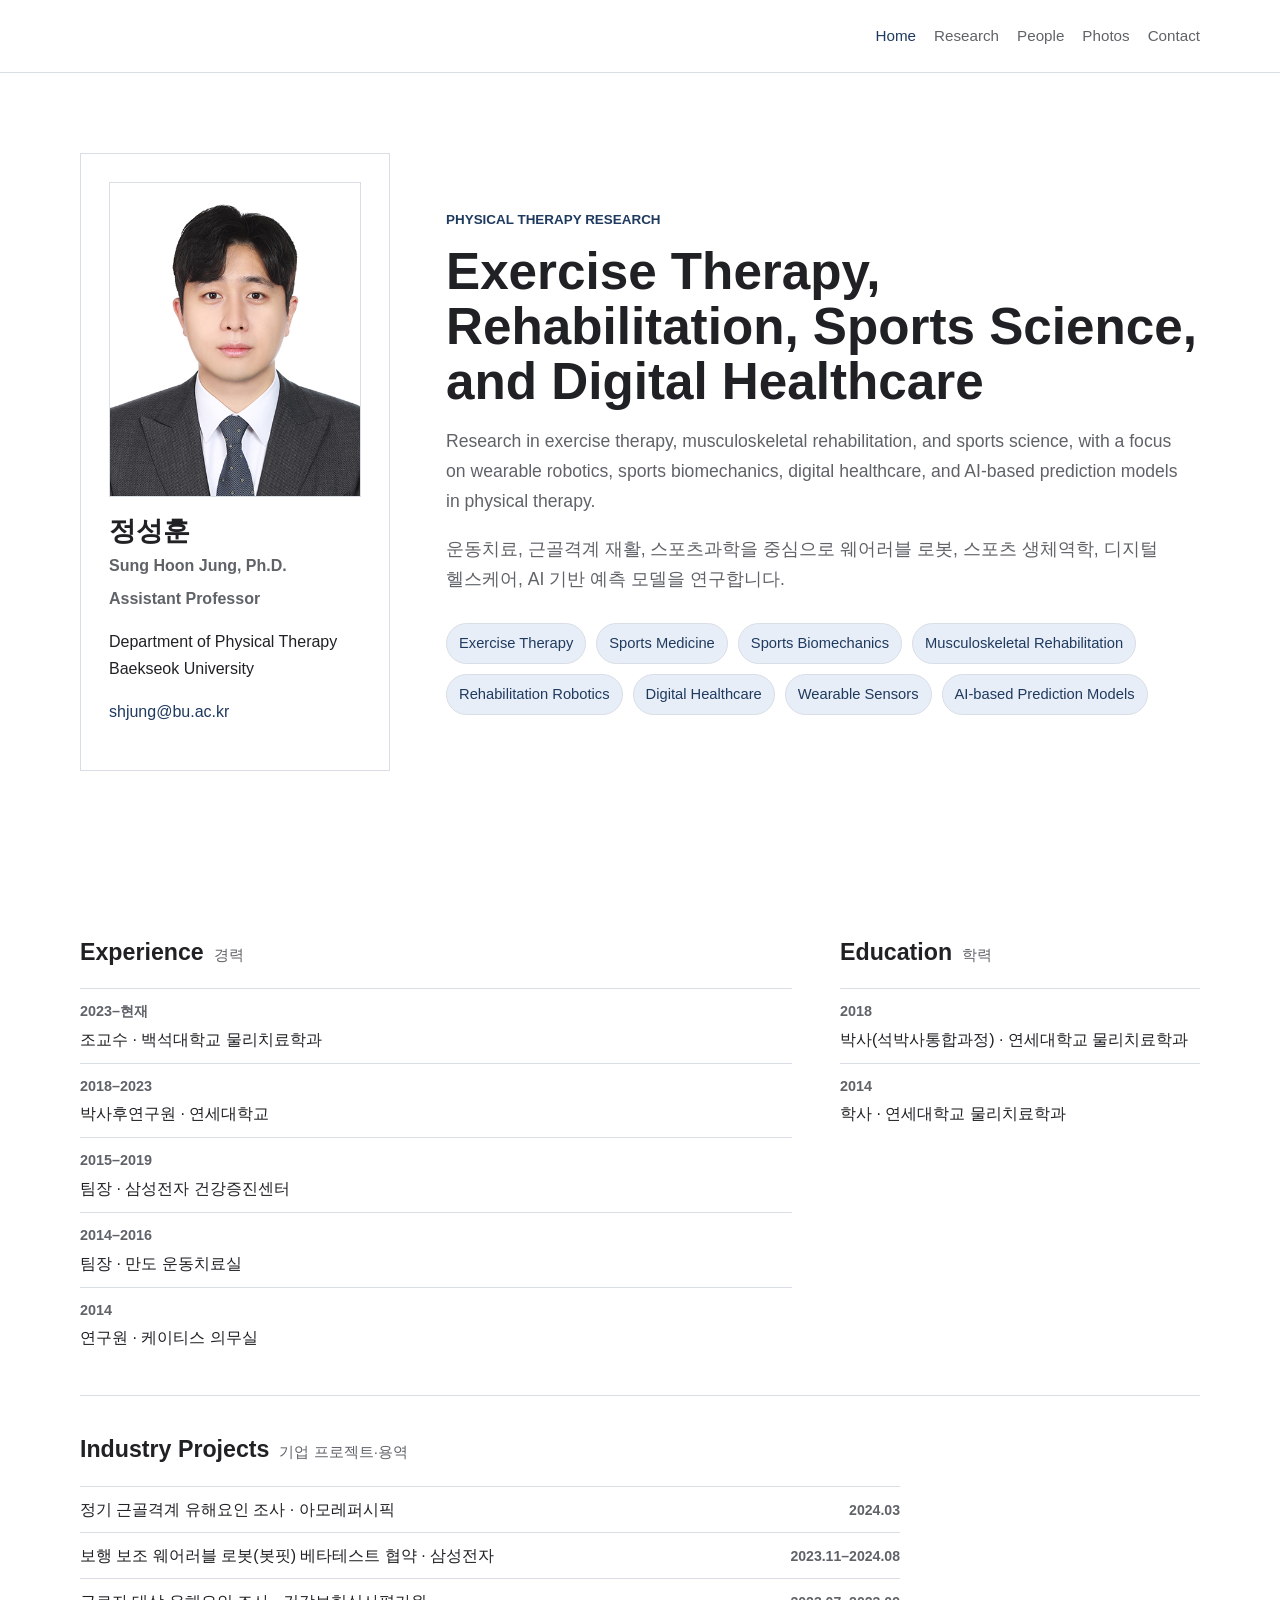
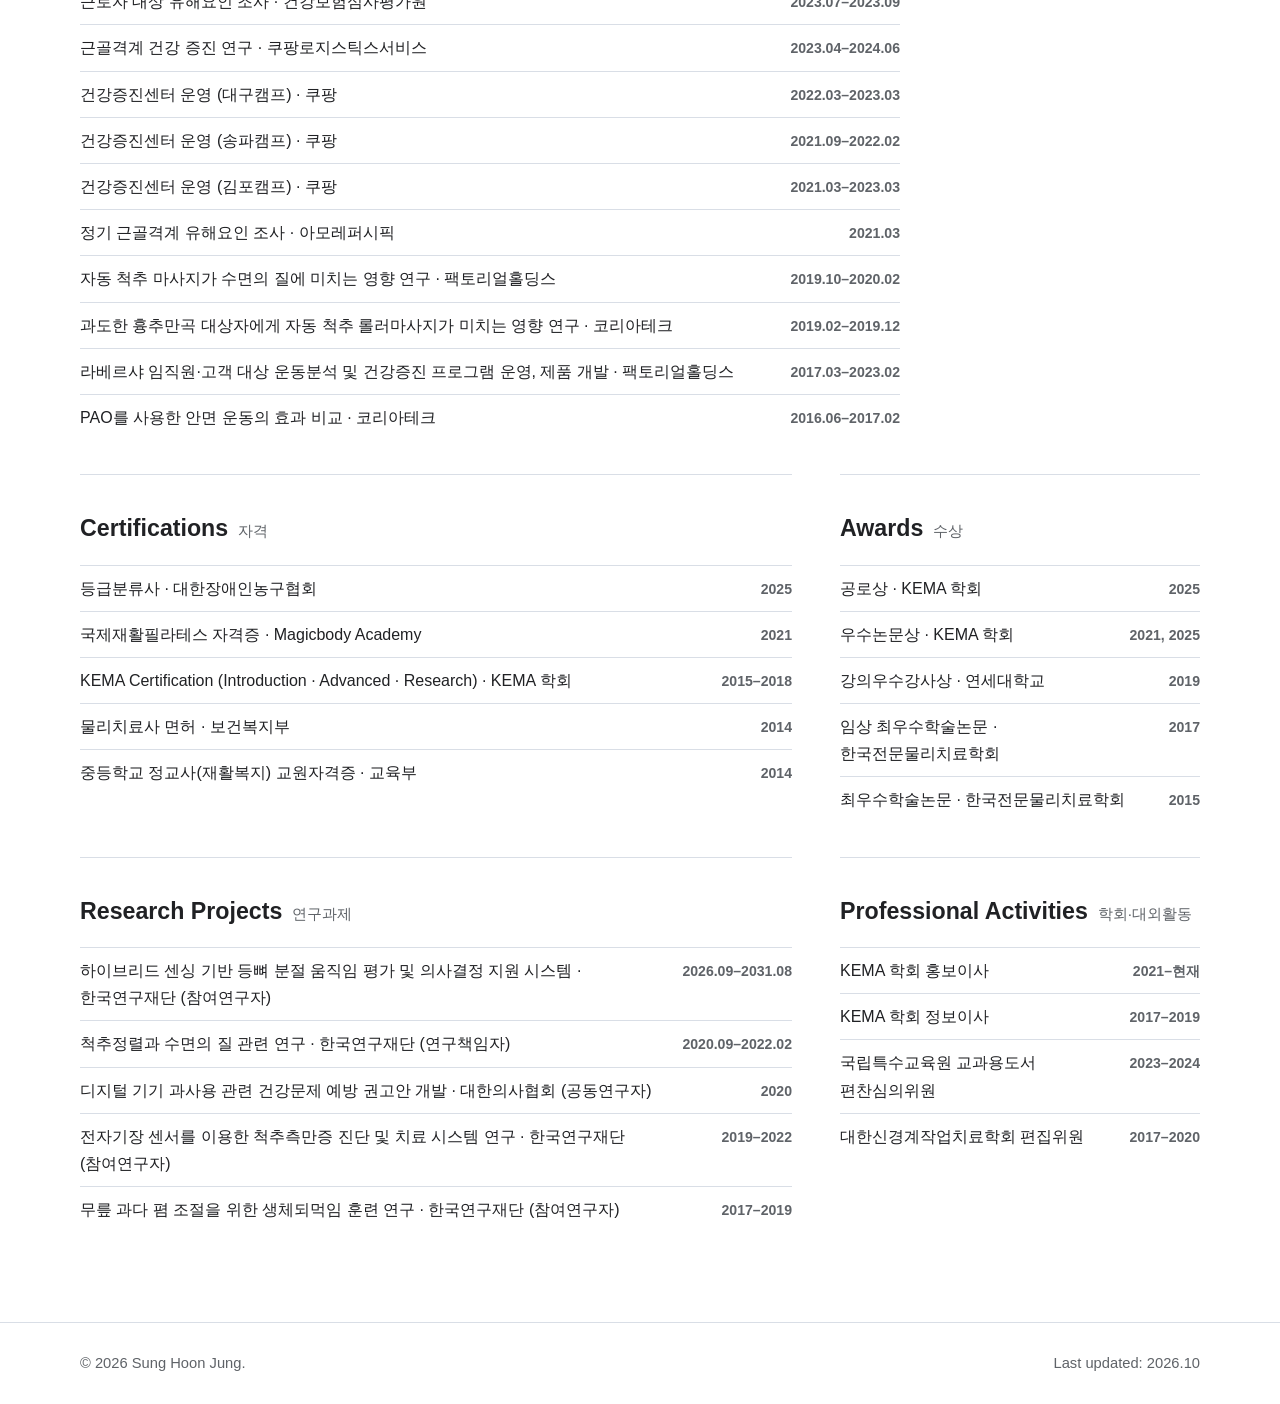
==== commit 1217d66f: "Home: Experience and Education in Korean like the rest of the CV Experience and Education were the o" ====
--- a/index.html
+++ b/index.html
@@ -79,24 +79,24 @@
           <h2>Experience <span class="section-title-ko">경력</span></h2>
           <dl class="profile-list">
             <div>
-              <dt>2023–Present</dt>
-              <dd>Assistant Professor, Department of Physical Therapy, Baekseok University</dd>
+              <dt>2023–현재</dt>
+              <dd>조교수 · 백석대학교 물리치료학과</dd>
             </div>
             <div>
               <dt>2018–2023</dt>
-              <dd>Postdoctoral Researcher, Yonsei University</dd>
+              <dd>박사후연구원 · 연세대학교</dd>
             </div>
             <div>
               <dt>2015–2019</dt>
-              <dd>Team Leader, Health Promotion Center, Samsung Electronics</dd>
+              <dd>팀장 · 삼성전자 건강증진센터</dd>
             </div>
             <div>
               <dt>2014–2016</dt>
-              <dd>Team Leader, Exercise Therapy Room, Mando</dd>
+              <dd>팀장 · 만도 운동치료실</dd>
             </div>
             <div>
               <dt>2014</dt>
-              <dd>Researcher, Medical Office, KTis</dd>
+              <dd>연구원 · 케이티스 의무실</dd>
             </div>
           </dl>
         </section>
@@ -105,11 +105,11 @@
           <dl class="profile-list">
             <div>
               <dt>2018</dt>
-              <dd>Ph.D. (Integrated M.S.–Ph.D. Program), Physical Therapy, Yonsei University</dd>
+              <dd>박사(석박사통합과정) · 연세대학교 물리치료학과</dd>
             </div>
             <div>
               <dt>2014</dt>
-              <dd>B.S., Physical Therapy, Yonsei University</dd>
+              <dd>학사 · 연세대학교 물리치료학과</dd>
             </div>
           </dl>
         </section>
--- a/assets/css/styles.css
+++ b/assets/css/styles.css
@@ -676,37 +676,23 @@
   flex: 1 1 18rem;
 }
 
+/* Status tag (in progress, under review, accepted, conference): one quiet
+   neutral style so unfinished work does not stand out more than published papers */
 .publication-status {
   display: inline-flex;
   align-items: center;
-  padding: 2px 7px;
-  border: 1px solid var(--line);
-  border-radius: 999px;
-  font-size: 0.78rem;
-  font-weight: 700;
+  padding: 0 6px;
+  border: 1px solid #cfd5dd;
+  border-radius: 4px;
+  color: #6b7078;
+  background: transparent;
+  font-size: 0.68rem;
+  font-weight: 600;
+  letter-spacing: 0.04em;
+  text-transform: uppercase;
   line-height: 1.4;
   white-space: nowrap;
   vertical-align: baseline;
-}
-
-.status-published {
-  color: var(--accent);
-  background: var(--accent-light);
-}
-
-.status-review {
-  color: var(--muted);
-  background: var(--bg-alt);
-}
-
-.status-current {
-  color: #36553b;
-  background: #edf4ee;
-}
-
-.status-conference {
-  color: #5a4a20;
-  background: #f6f1df;
 }
 
 .paper-link {
@@ -1255,3 +1241,34 @@
 .alumni-subsection + .alumni-subsection {
   margin-top: 28px;
 }
+
+/* Research: keep the three profile buttons on one line on phones */
+@media (max-width: 480px) {
+  .research-profile-links {
+    flex-wrap: nowrap;
+    gap: 6px;
+  }
+
+  .research-profile-links a {
+    flex: 1 1 auto;
+    justify-content: center;
+    padding: 10px 6px;
+    font-size: 0.82rem;
+    white-space: nowrap;
+  }
+}
+
+/* Very narrow screens: let the buttons wrap instead of overflowing */
+@media (max-width: 350px) {
+  .research-profile-links {
+    flex-wrap: wrap;
+  }
+}
+
+/* People: English name beside the Korean name in the alumni lists */
+.alumni-name-en {
+  margin-left: 6px;
+  color: var(--muted);
+  font-size: 0.86rem;
+  font-weight: 500;
+}
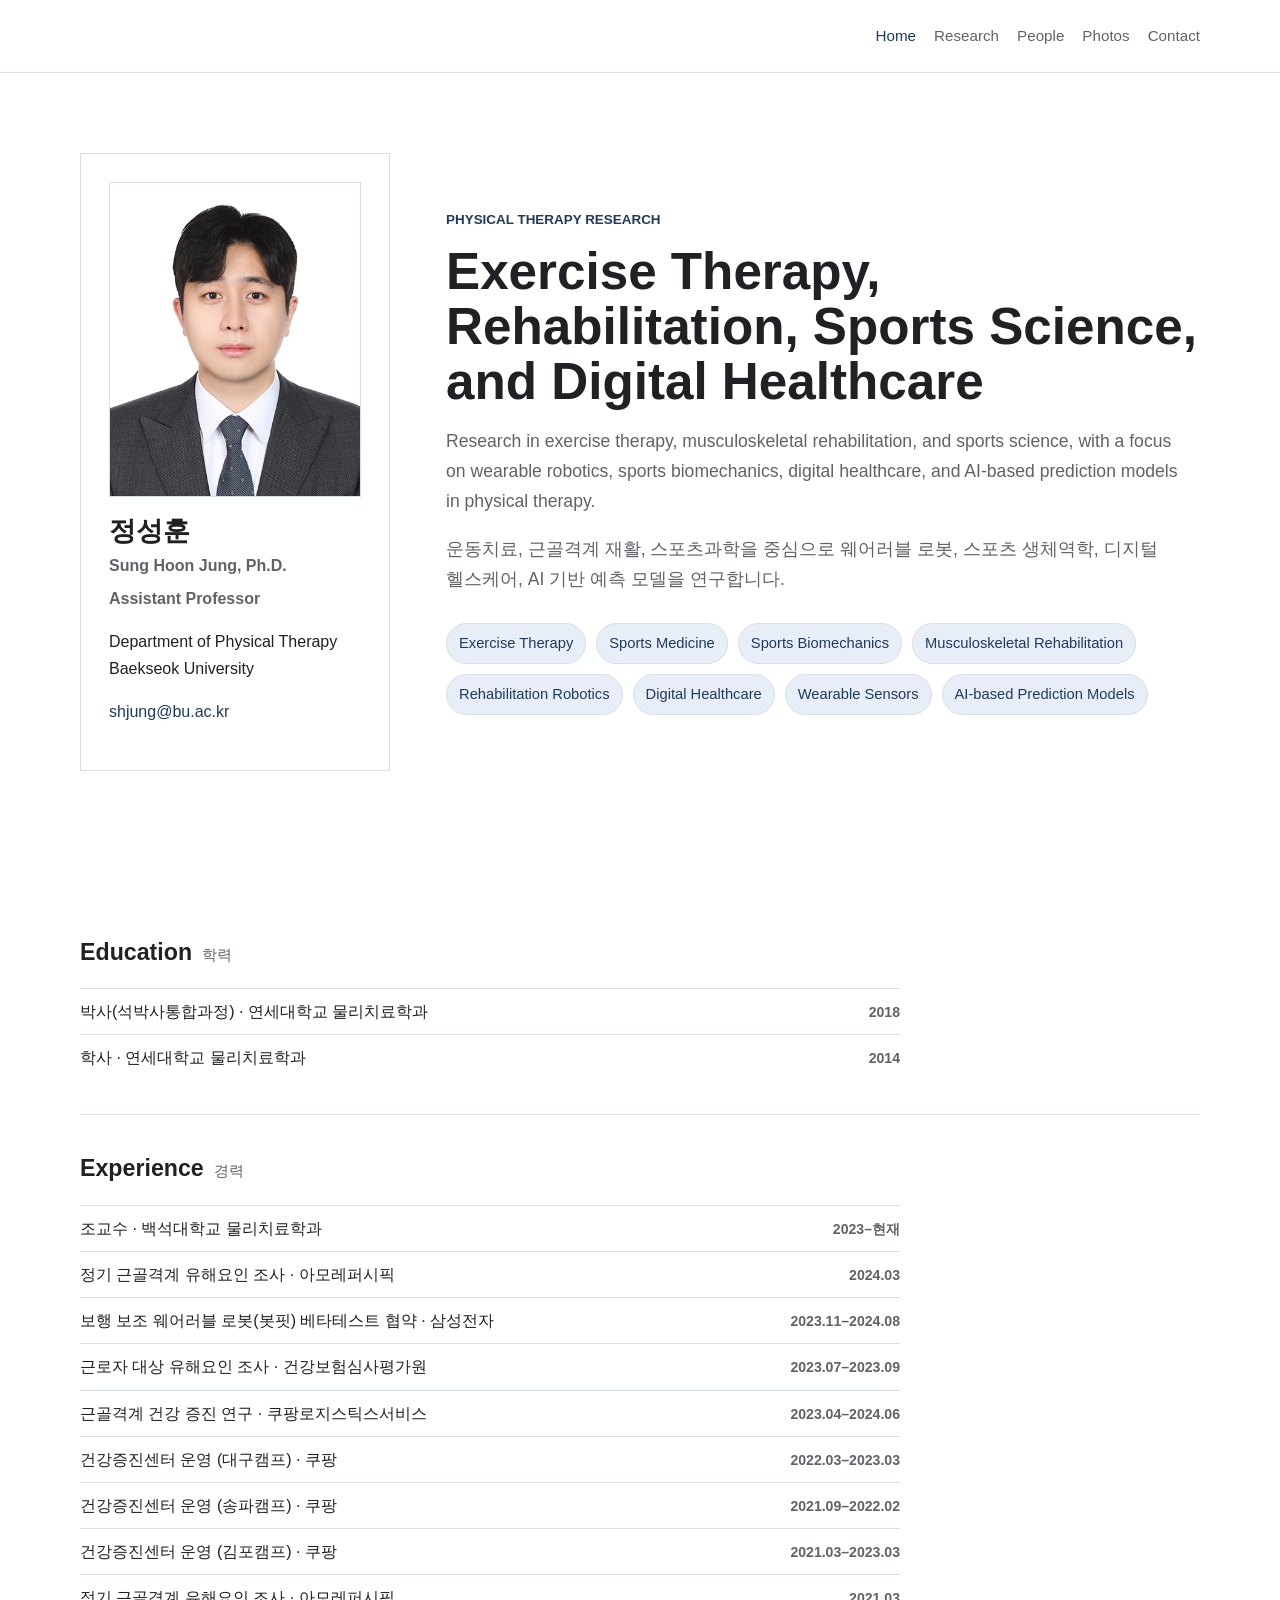
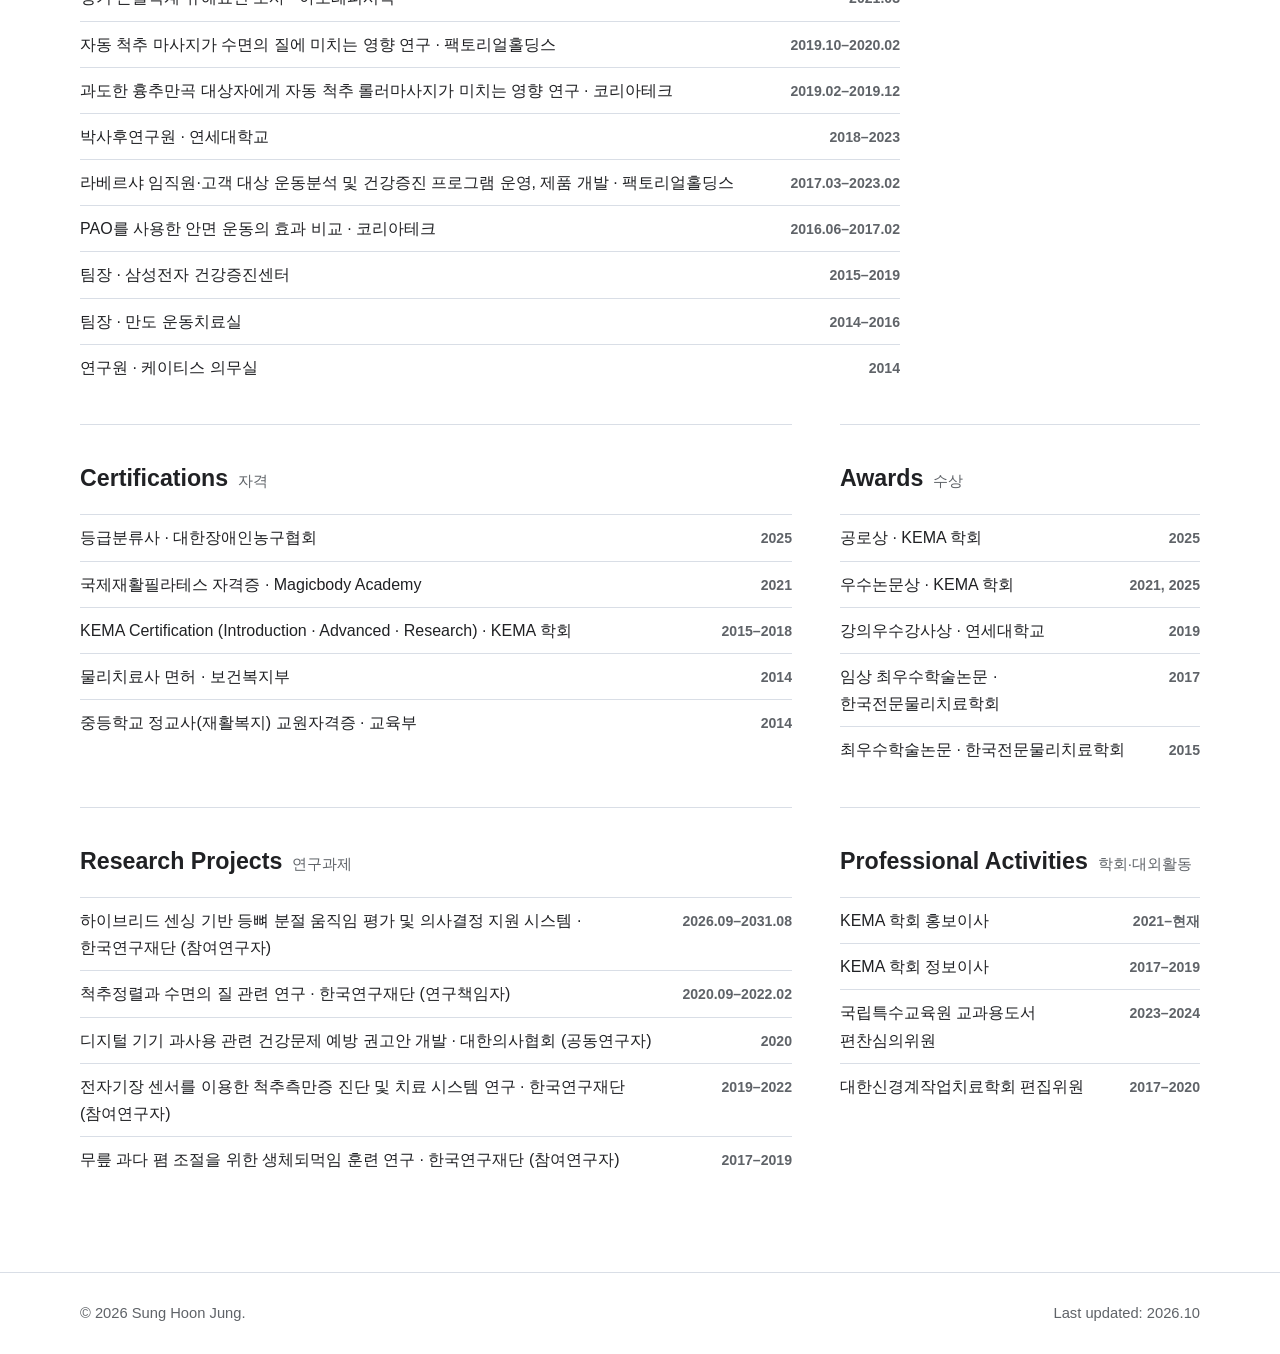
==== commit 6c3494f7: "Home: merge Experience and Industry Projects into one 경력 list Jack wants jobs and industry projects " ====
--- a/index.html
+++ b/index.html
@@ -10,7 +10,10 @@
   <meta property="og:title" content="정성훈 | Sung Hoon Jung, Ph.D." />
   <meta property="og:description" content="정성훈 교수의 연구 분야, 구성원, 논문 및 연락처를 정리한 홈페이지입니다." />
   <meta property="og:url" content="https://shjung66.github.io/" />
-  <meta property="og:image" content="https://shjung66.github.io/assets/img/profile/sung-hoon-jung.jpg" />
+  <meta property="og:image" content="https://shjung66.github.io/assets/img/share/share-card.png" />
+  <meta property="og:image:width" content="1200" />
+  <meta property="og:image:height" content="600" />
+  <meta property="og:image:alt" content="정성훈 교수 연구실, 백석대학교 물리치료학과" />
   <meta property="og:locale" content="ko_KR" />
   <link rel="icon" href="favicon.ico" sizes="any" />
   <link rel="icon" type="image/png" sizes="32x32" href="assets/img/icons/favicon-32.png" />
@@ -74,51 +77,18 @@
 
 
     <section class="section compact">
-      <div class="container two-column">
-        <section class="content-section no-top-border">
-          <h2>Experience <span class="section-title-ko">경력</span></h2>
-          <dl class="profile-list">
-            <div>
-              <dt>2023–현재</dt>
-              <dd>조교수 · 백석대학교 물리치료학과</dd>
-            </div>
-            <div>
-              <dt>2018–2023</dt>
-              <dd>박사후연구원 · 연세대학교</dd>
-            </div>
-            <div>
-              <dt>2015–2019</dt>
-              <dd>팀장 · 삼성전자 건강증진센터</dd>
-            </div>
-            <div>
-              <dt>2014–2016</dt>
-              <dd>팀장 · 만도 운동치료실</dd>
-            </div>
-            <div>
-              <dt>2014</dt>
-              <dd>연구원 · 케이티스 의무실</dd>
-            </div>
-          </dl>
-        </section>
+      <div class="container">
         <section class="content-section no-top-border">
           <h2>Education <span class="section-title-ko">학력</span></h2>
-          <dl class="profile-list">
-            <div>
-              <dt>2018</dt>
-              <dd>박사(석박사통합과정) · 연세대학교 물리치료학과</dd>
-            </div>
-            <div>
-              <dt>2014</dt>
-              <dd>학사 · 연세대학교 물리치료학과</dd>
-            </div>
-          </dl>
+          <ul class="cv-list wide">
+            <li><span class="cv-item">박사(석박사통합과정) · 연세대학교 물리치료학과</span> <span class="cv-when">2018</span></li>
+            <li><span class="cv-item">학사 · 연세대학교 물리치료학과</span> <span class="cv-when">2014</span></li>
+          </ul>
         </section>
-      </div>
-
-      <div class="container">
         <section class="content-section">
-          <h2>Industry Projects <span class="section-title-ko">기업 프로젝트·용역</span></h2>
+          <h2>Experience <span class="section-title-ko">경력</span></h2>
           <ul class="cv-list wide">
+            <li><span class="cv-item">조교수 · 백석대학교 물리치료학과</span> <span class="cv-when">2023–현재</span></li>
             <li><span class="cv-item">정기 근골격계 유해요인 조사 · 아모레퍼시픽</span> <span class="cv-when">2024.03</span></li>
             <li><span class="cv-item">보행 보조 웨어러블 로봇(봇핏) 베타테스트 협약 · 삼성전자</span> <span class="cv-when">2023.11–2024.08</span></li>
             <li><span class="cv-item">근로자 대상 유해요인 조사 · 건강보험심사평가원</span> <span class="cv-when">2023.07–2023.09</span></li>
@@ -129,8 +99,12 @@
             <li><span class="cv-item">정기 근골격계 유해요인 조사 · 아모레퍼시픽</span> <span class="cv-when">2021.03</span></li>
             <li><span class="cv-item">자동 척추 마사지가 수면의 질에 미치는 영향 연구 · 팩토리얼홀딩스</span> <span class="cv-when">2019.10–2020.02</span></li>
             <li><span class="cv-item">과도한 흉추만곡 대상자에게 자동 척추 롤러마사지가 미치는 영향 연구 · 코리아테크</span> <span class="cv-when">2019.02–2019.12</span></li>
+            <li><span class="cv-item">박사후연구원 · 연세대학교</span> <span class="cv-when">2018–2023</span></li>
             <li><span class="cv-item">라베르샤 임직원·고객 대상 운동분석 및 건강증진 프로그램 운영, 제품 개발 · 팩토리얼홀딩스</span> <span class="cv-when">2017.03–2023.02</span></li>
             <li><span class="cv-item">PAO를 사용한 안면 운동의 효과 비교 · 코리아테크</span> <span class="cv-when">2016.06–2017.02</span></li>
+            <li><span class="cv-item">팀장 · 삼성전자 건강증진센터</span> <span class="cv-when">2015–2019</span></li>
+            <li><span class="cv-item">팀장 · 만도 운동치료실</span> <span class="cv-when">2014–2016</span></li>
+            <li><span class="cv-item">연구원 · 케이티스 의무실</span> <span class="cv-when">2014</span></li>
           </ul>
         </section>
       </div>
--- a/assets/css/styles.css
+++ b/assets/css/styles.css
@@ -1272,3 +1272,28 @@
   font-size: 0.86rem;
   font-weight: 500;
 }
+
+/* People: Korean subtitle beside the alumni sub-headings, a step smaller than on h2 */
+.alumni-subsection h3:has(> .section-title-ko) {
+  display: flex;
+  flex-wrap: wrap;
+  align-items: baseline;
+  column-gap: 8px;
+  row-gap: 2px;
+}
+
+.alumni-subsection h3 .section-title-ko {
+  font-size: 0.85rem;
+}
+
+/* Photos: one short caption under each date */
+.photo-date:has(+ .photo-caption) {
+  margin-bottom: 4px;
+}
+
+.photo-caption {
+  margin: 0;
+  color: var(--muted);
+  font-size: 0.95rem;
+  line-height: 1.6;
+}
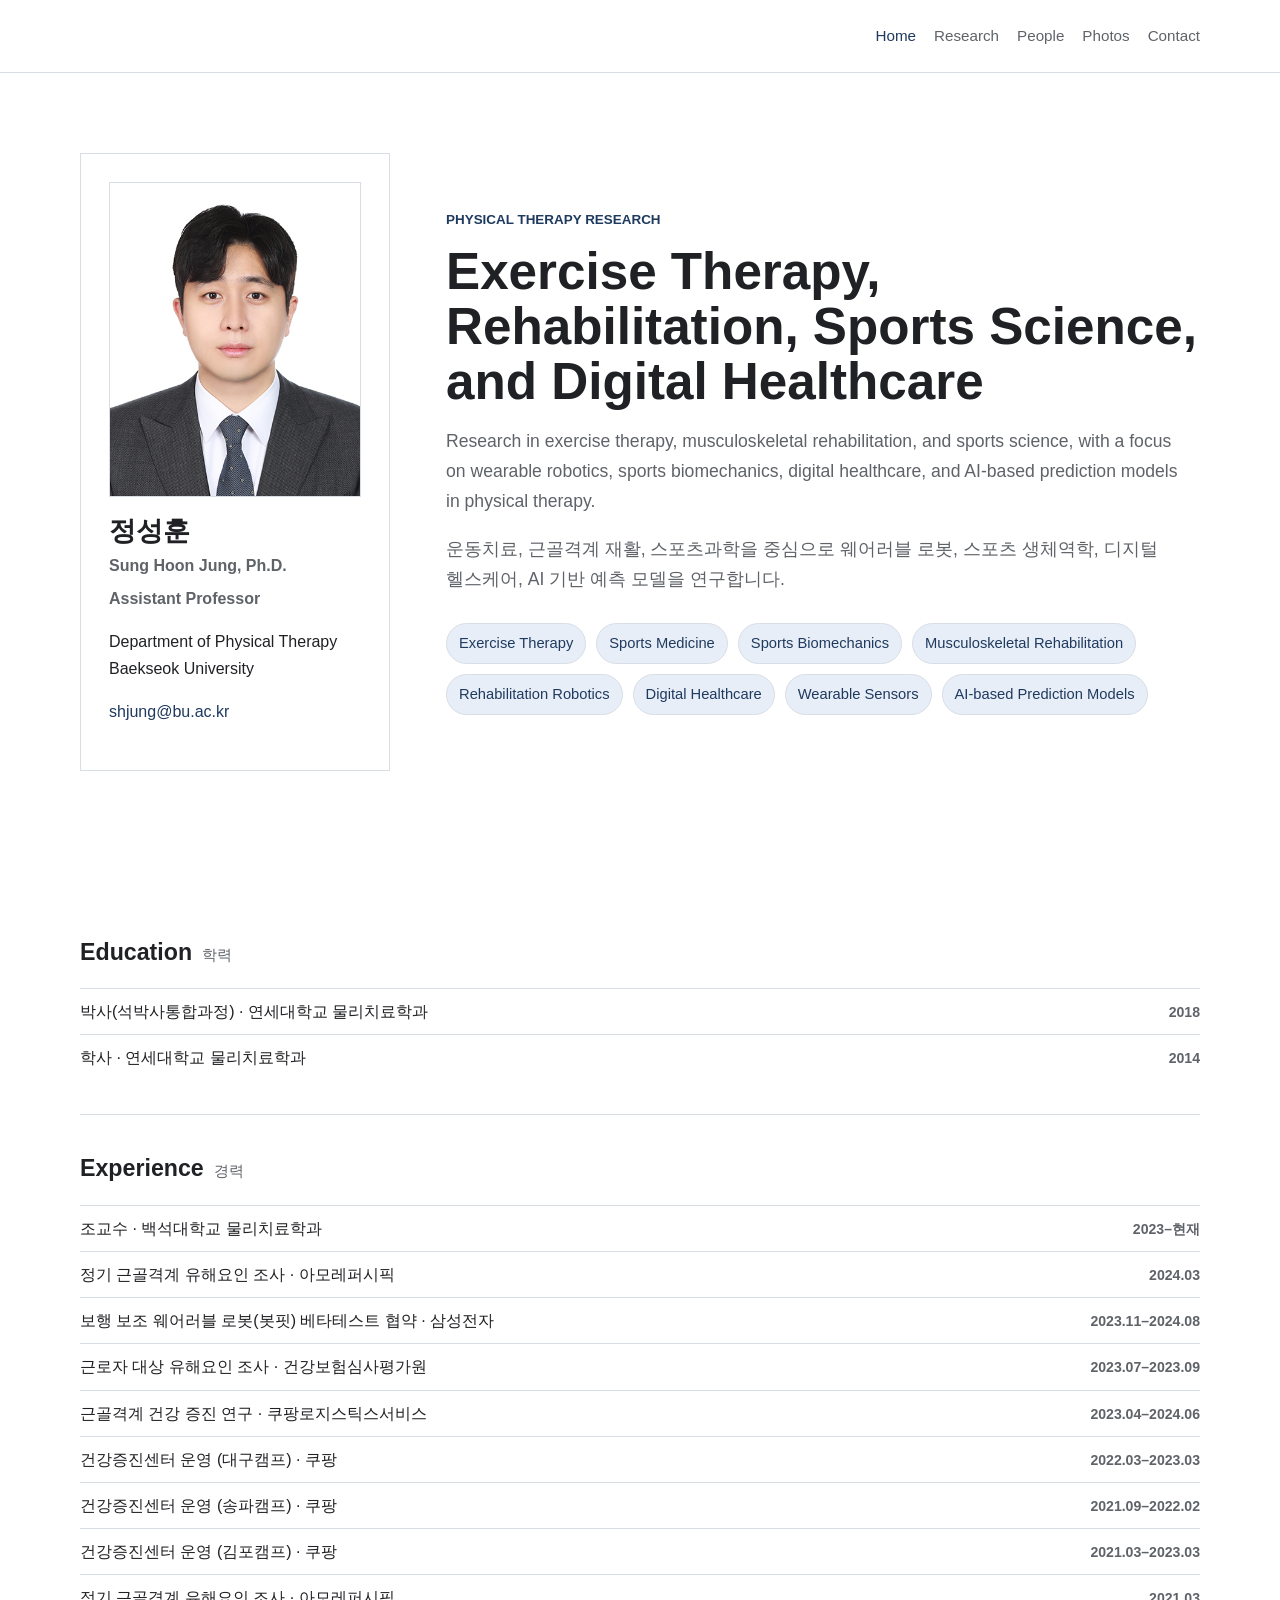
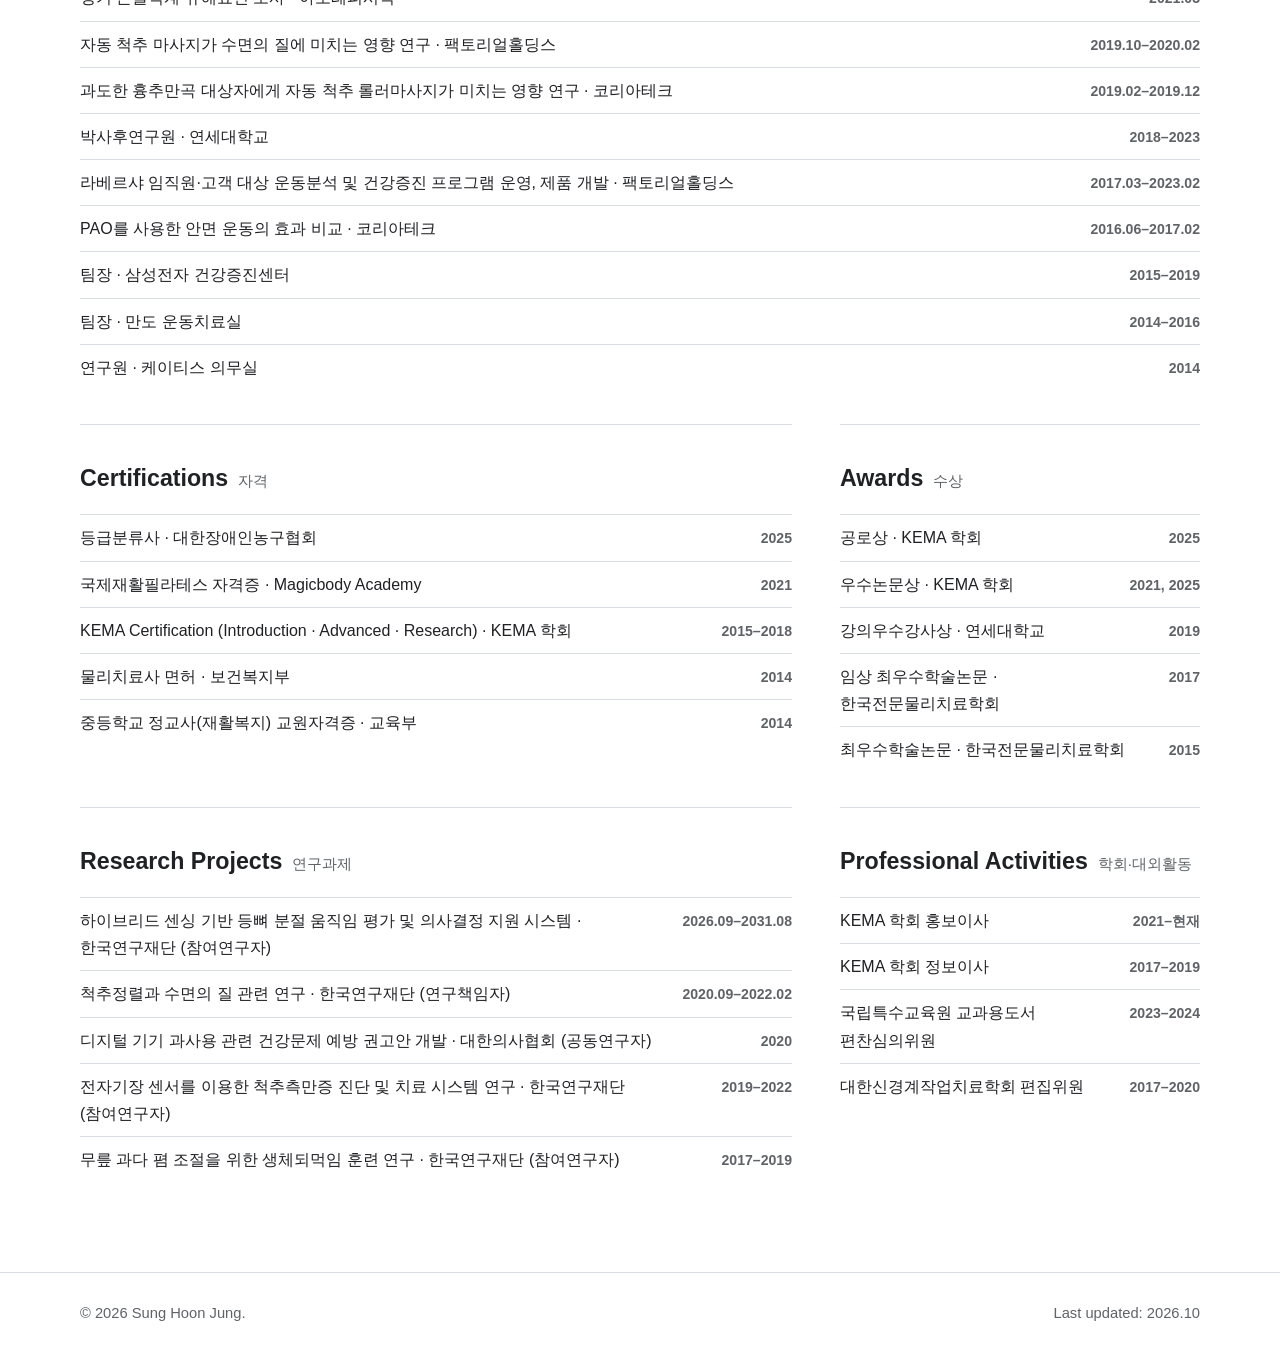
==== commit 305b46c8: "Home: Education and Experience lists use the full width On a computer the Education and Experience l" ====
--- a/index.html
+++ b/index.html
@@ -80,14 +80,14 @@
       <div class="container">
         <section class="content-section no-top-border">
           <h2>Education <span class="section-title-ko">학력</span></h2>
-          <ul class="cv-list wide">
+          <ul class="cv-list">
             <li><span class="cv-item">박사(석박사통합과정) · 연세대학교 물리치료학과</span> <span class="cv-when">2018</span></li>
             <li><span class="cv-item">학사 · 연세대학교 물리치료학과</span> <span class="cv-when">2014</span></li>
           </ul>
         </section>
         <section class="content-section">
           <h2>Experience <span class="section-title-ko">경력</span></h2>
-          <ul class="cv-list wide">
+          <ul class="cv-list">
             <li><span class="cv-item">조교수 · 백석대학교 물리치료학과</span> <span class="cv-when">2023–현재</span></li>
             <li><span class="cv-item">정기 근골격계 유해요인 조사 · 아모레퍼시픽</span> <span class="cv-when">2024.03</span></li>
             <li><span class="cv-item">보행 보조 웨어러블 로봇(봇핏) 베타테스트 협약 · 삼성전자</span> <span class="cv-when">2023.11–2024.08</span></li>
--- a/assets/css/styles.css
+++ b/assets/css/styles.css
@@ -817,10 +817,6 @@
   white-space: nowrap;
 }
 
-.cv-list.wide {
-  max-width: 820px;
-}
-
 .course-list li {
   padding: 10px 0;
   border-bottom: 1px solid var(--line);
@@ -1297,3 +1293,92 @@
   font-size: 0.95rem;
   line-height: 1.6;
 }
+
+/* Research: "Research Areas" / "All Papers" tabs (the tabs take the place of the h2) */
+.research-section [hidden] {
+  display: none !important;
+}
+
+.research-tabs {
+  display: flex;
+  flex-wrap: wrap;
+  gap: 4px 28px;
+  margin: 0 0 18px;
+  border-bottom: 1px solid var(--line);
+}
+
+.research-tab {
+  display: inline-flex;
+  align-items: baseline;
+  gap: 8px;
+  margin: 0 0 -1px;
+  padding: 0 0 10px;
+  border: 0;
+  border-bottom: 3px solid transparent;
+  background: none;
+  color: var(--muted);
+  font: inherit;
+  font-size: 1.45rem;
+  font-weight: 700;
+  cursor: pointer;
+}
+
+.research-tab:hover,
+.research-tab[aria-selected="true"] {
+  color: var(--text);
+}
+
+.research-tab[aria-selected="true"] {
+  border-bottom-color: var(--accent);
+}
+
+.research-tab:focus-visible {
+  outline: 2px solid var(--accent);
+  outline-offset: 4px;
+}
+
+.paper-num {
+  margin-right: 0.45rem;
+  color: var(--muted);
+  font-size: 0.88rem;
+  font-weight: 700;
+  font-variant-numeric: tabular-nums;
+}
+
+@media (max-width: 480px) {
+  .research-tabs {
+    gap: 4px 22px;
+  }
+
+  .research-tab {
+    flex-direction: column;
+    align-items: flex-start;
+    gap: 0;
+    font-size: 1.15rem;
+  }
+
+  .research-tab .section-title-ko {
+    font-size: 0.8rem;
+  }
+}
+
+/* Research: authors right after the title, on the same line
+   (All Papers tab only; * = corresponding author) */
+.study-authors {
+  margin-left: 0.25rem;
+  color: var(--muted);
+  font-size: 0.88rem;
+}
+
+.study-authors::after {
+  content: ".";
+}
+
+.study-authors strong {
+  color: var(--text);
+  font-weight: 700;
+}
+
+#panel-areas .study-authors {
+  display: none;
+}
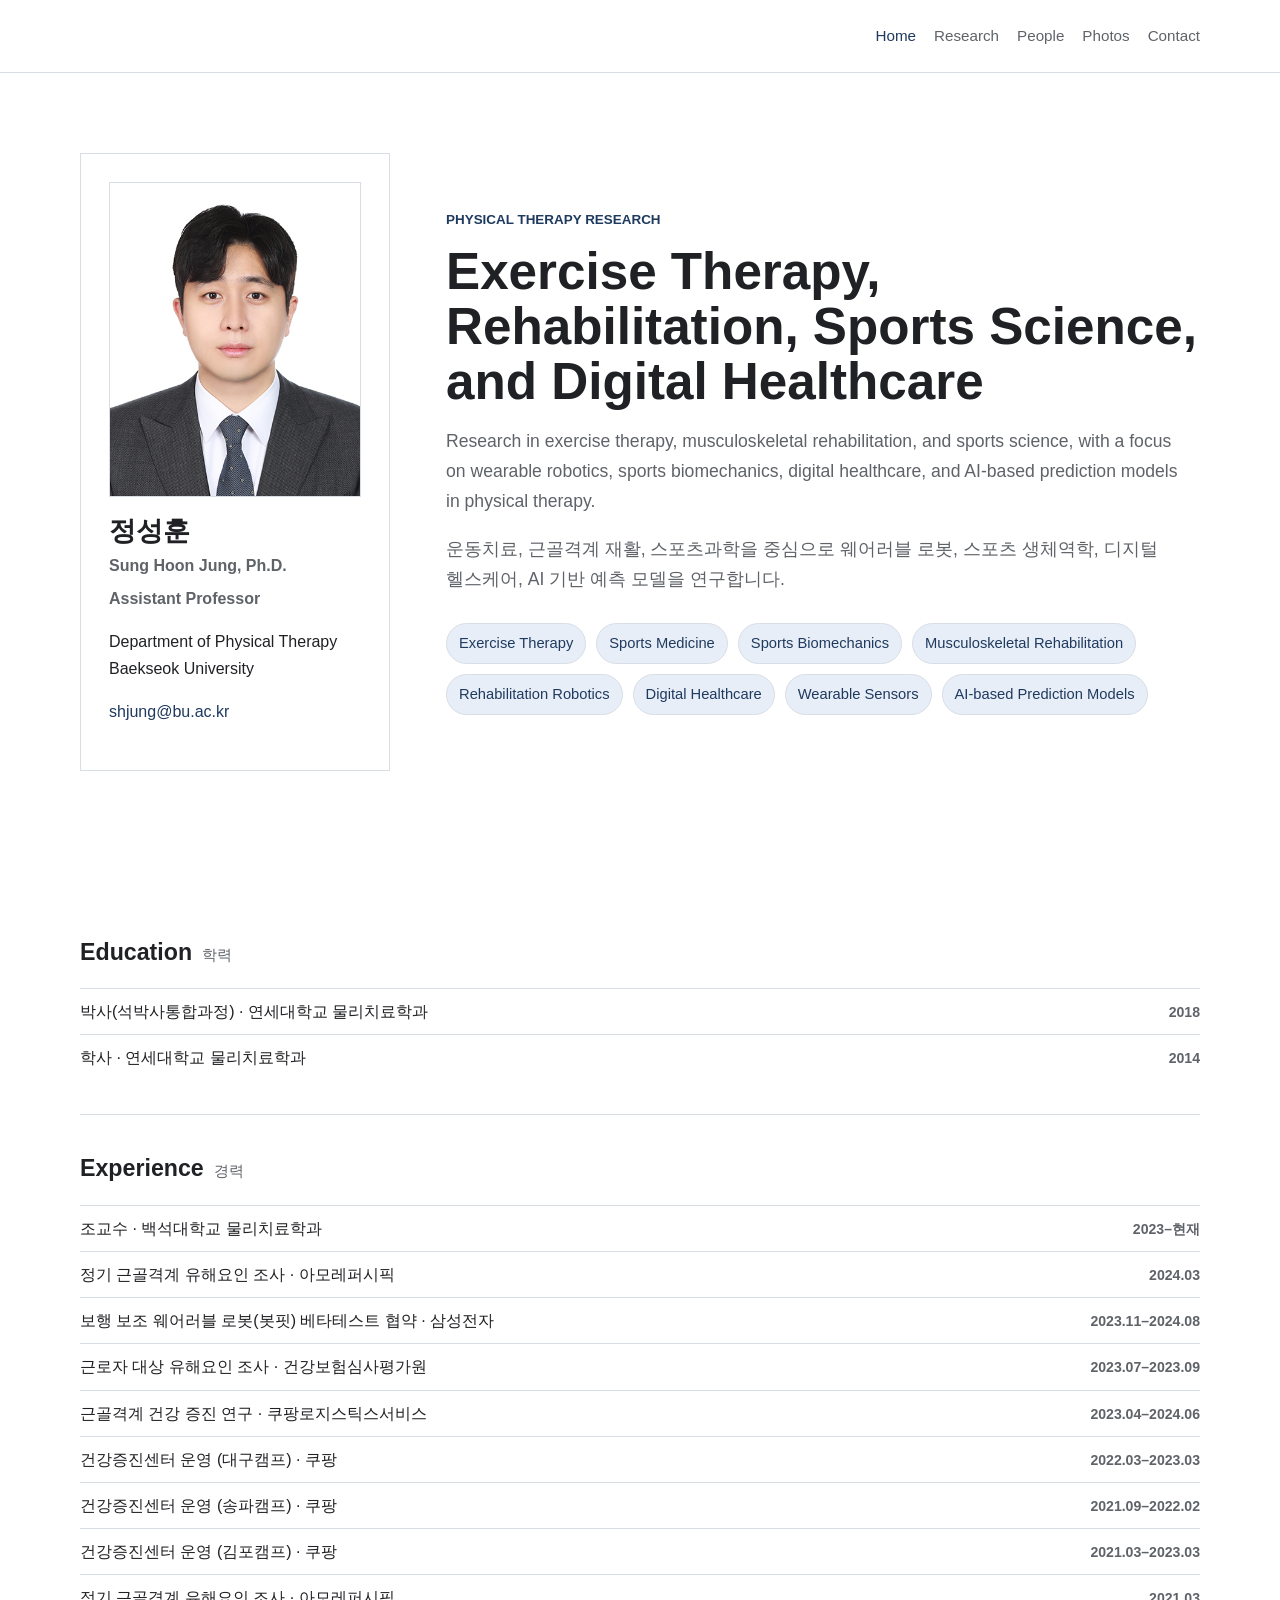
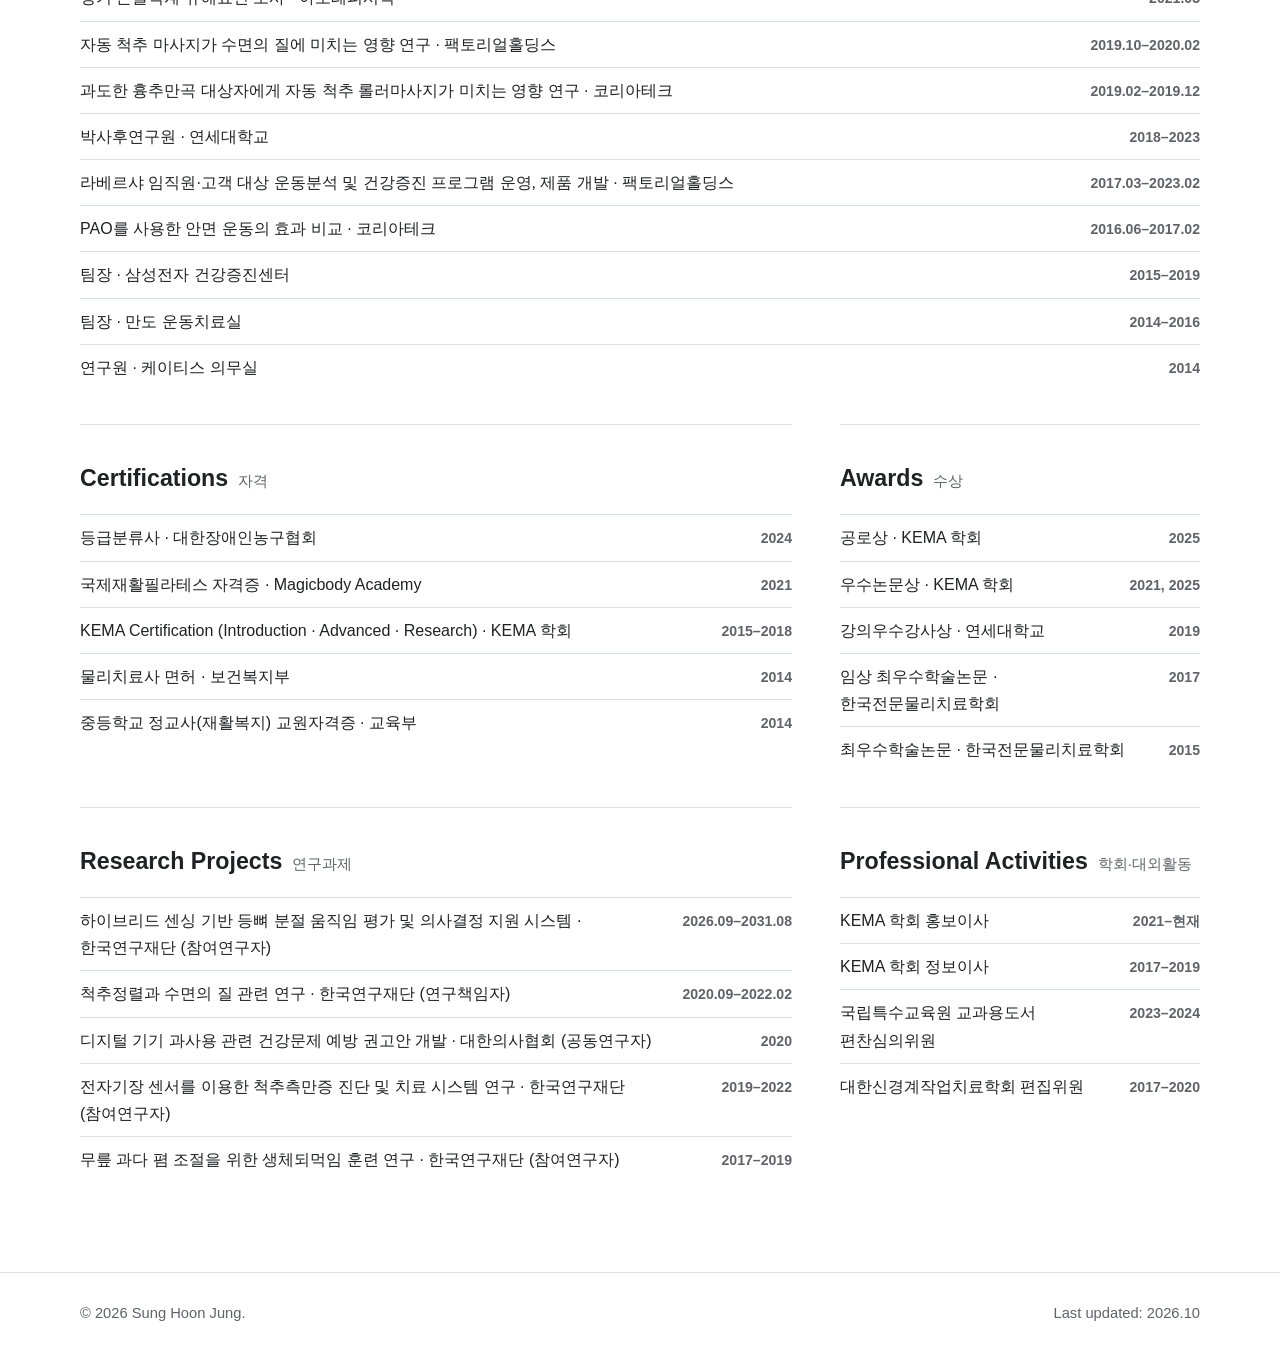
==== commit 899f88b4: "Home: classifier certification year 2025 -> 2024 The wheelchair basketball classifier card Jack shar" ====
--- a/index.html
+++ b/index.html
@@ -113,7 +113,7 @@
         <section class="content-section">
           <h2>Certifications <span class="section-title-ko">자격</span></h2>
           <ul class="cv-list">
-            <li><span class="cv-item">등급분류사 · 대한장애인농구협회</span> <span class="cv-when">2025</span></li>
+            <li><span class="cv-item">등급분류사 · 대한장애인농구협회</span> <span class="cv-when">2024</span></li>
             <li><span class="cv-item">국제재활필라테스 자격증 · Magicbody Academy</span> <span class="cv-when">2021</span></li>
             <li><span class="cv-item">KEMA Certification (Introduction · Advanced · Research) · KEMA 학회</span> <span class="cv-when">2015–2018</span></li>
             <li><span class="cv-item">물리치료사 면허 · 보건복지부</span> <span class="cv-when">2014</span></li>
@@ -165,5 +165,10 @@
   </footer>
 
   <script src="assets/js/main.js"></script>
+  <!-- Visitor statistics (GoatCounter: no cookies, no personal data) -->
+  <script data-goatcounter="https://shjung66.goatcounter.com/count"
+          async src="https://gc.zgo.at/count.v5.js"
+          crossorigin="anonymous"
+          integrity="sha384-atnOLvQb9t+jTSipvd75X2yginT4PjVbqDdlJAmxMm+wYElFmeR6EmLP5bYeoRVQ"></script>
 </body>
 </html>
